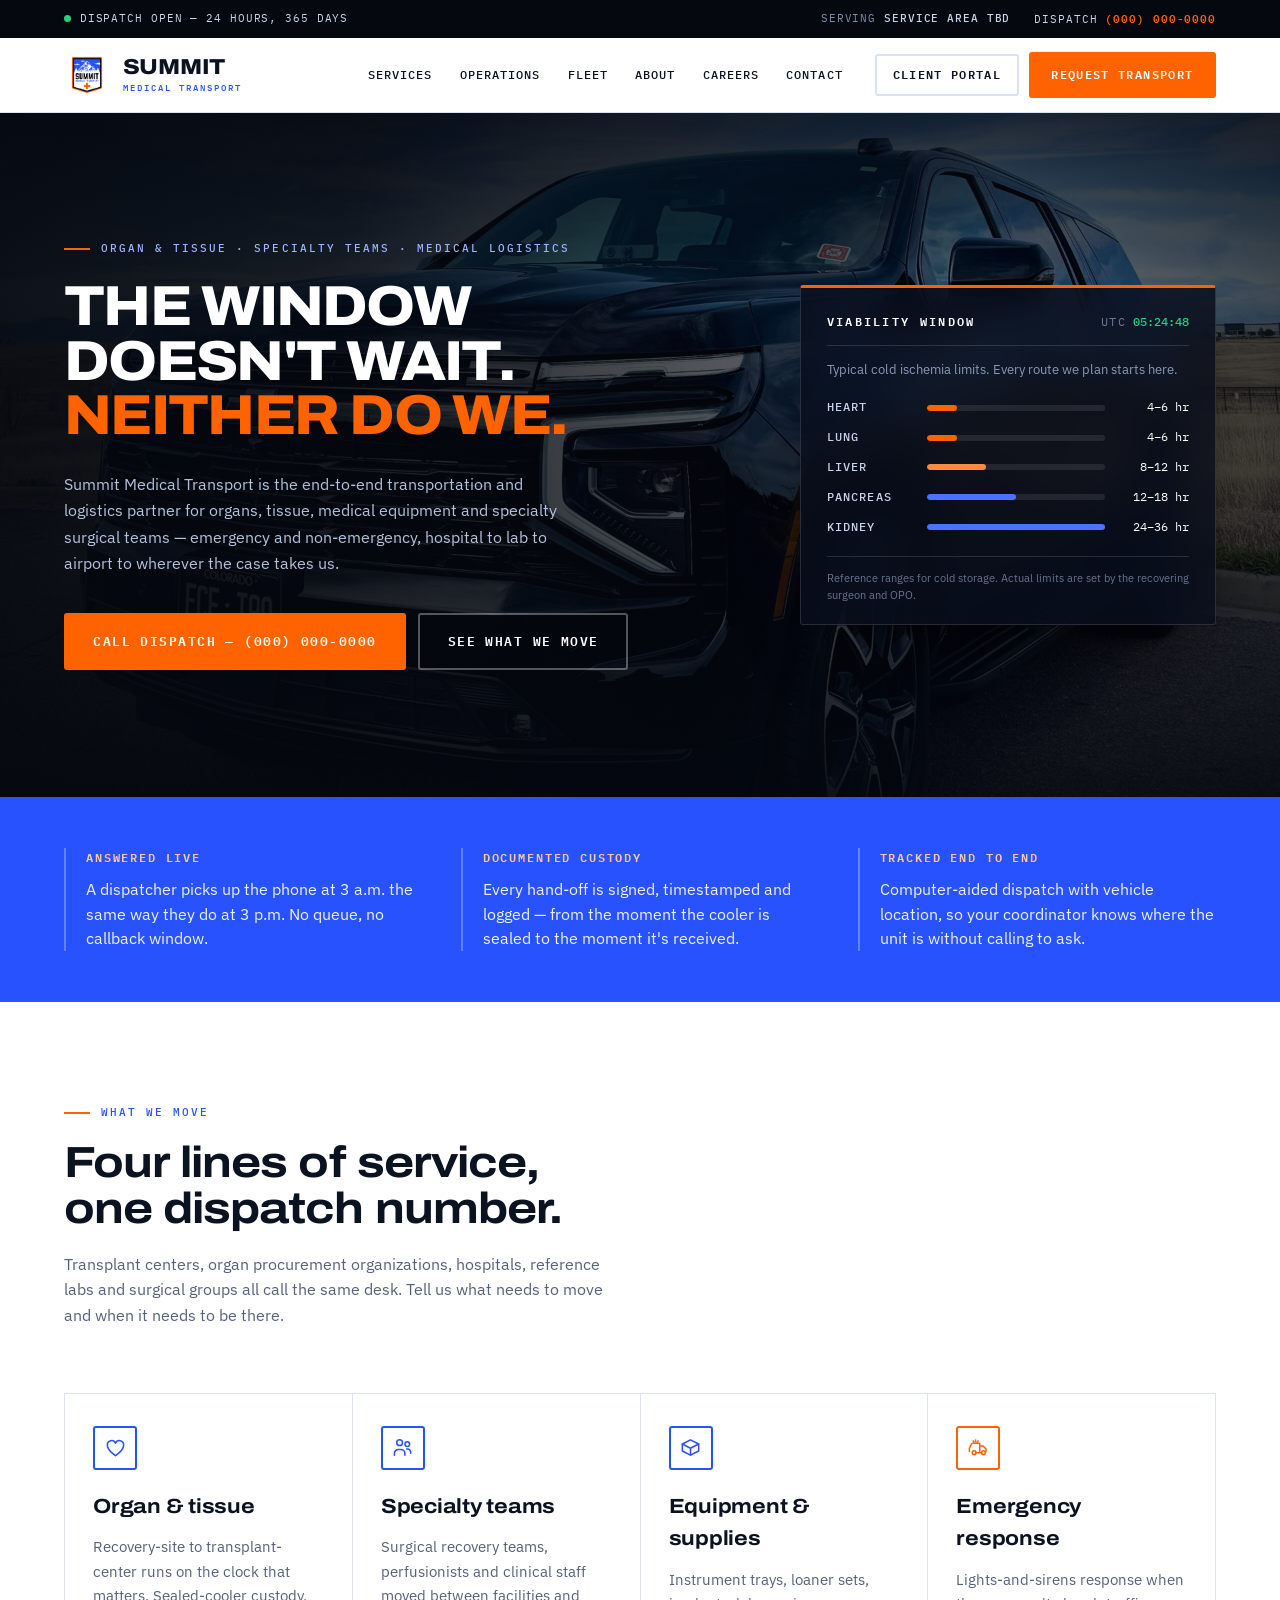
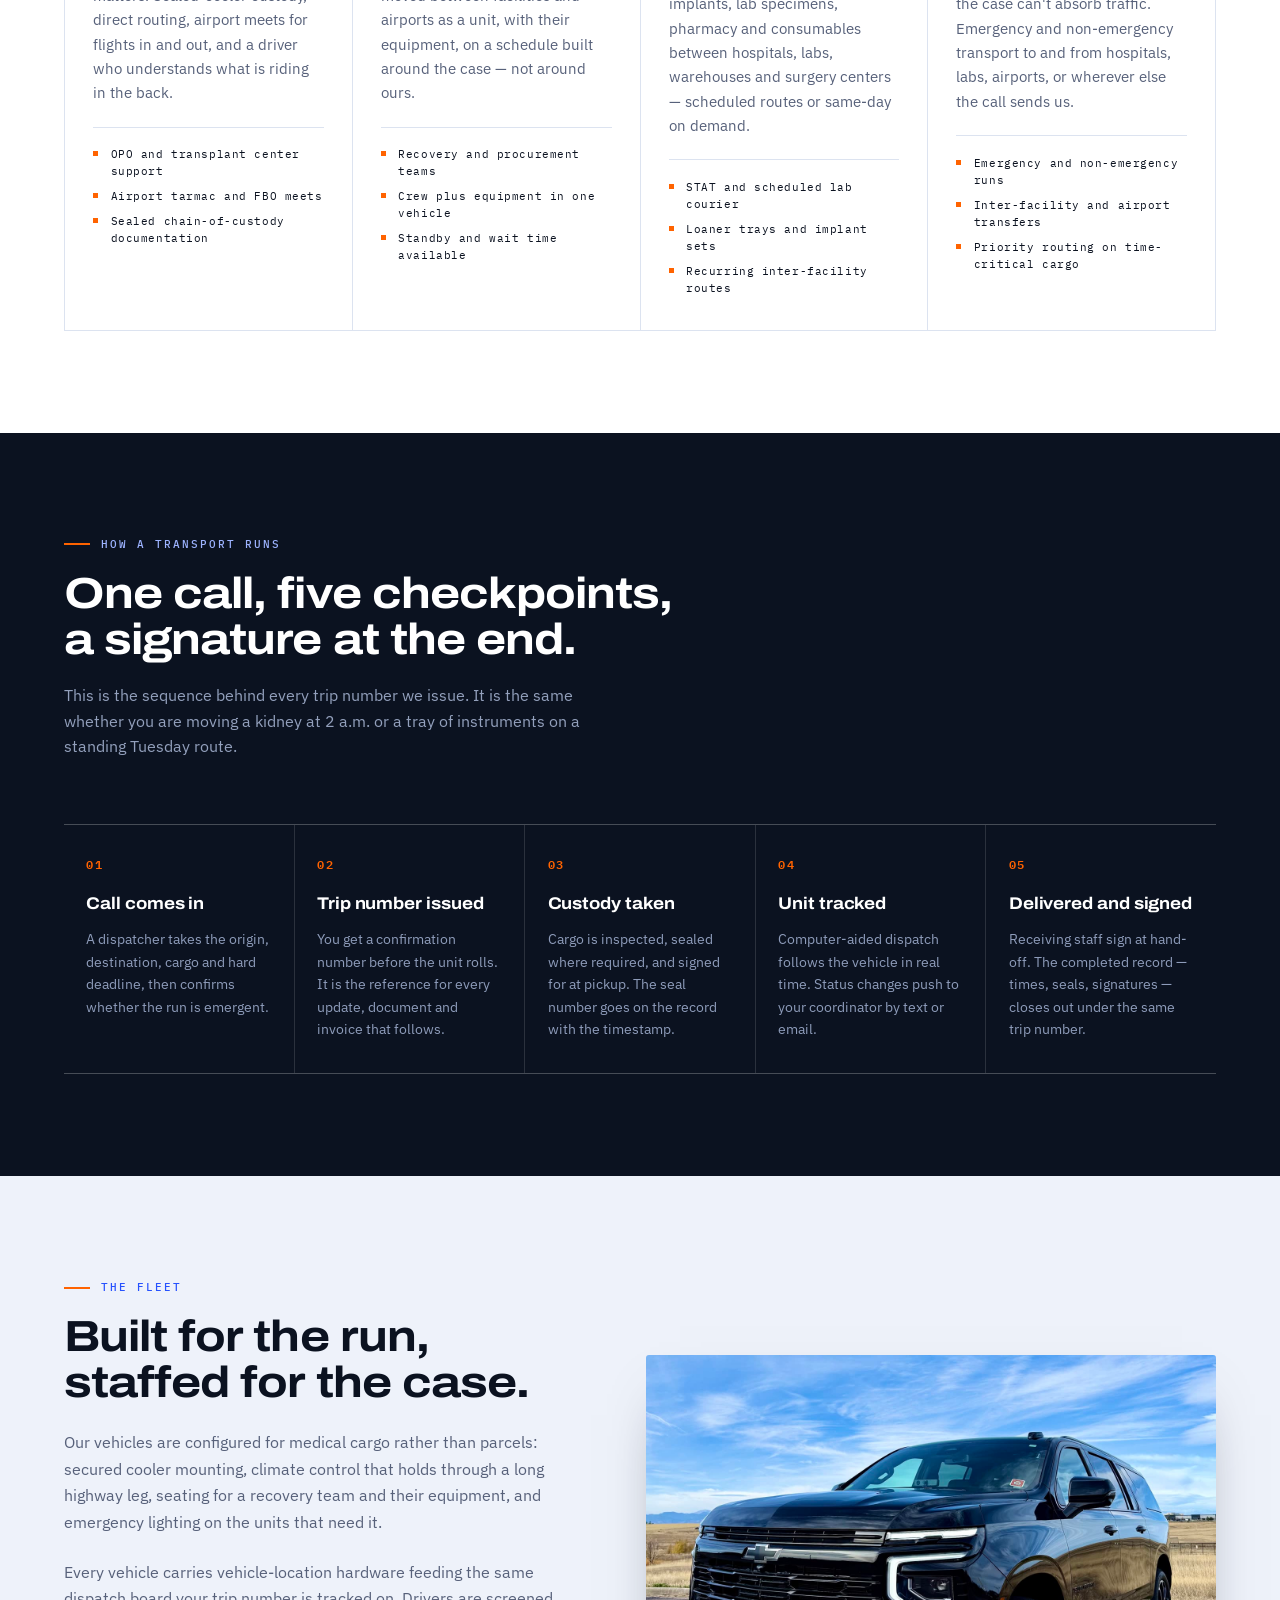
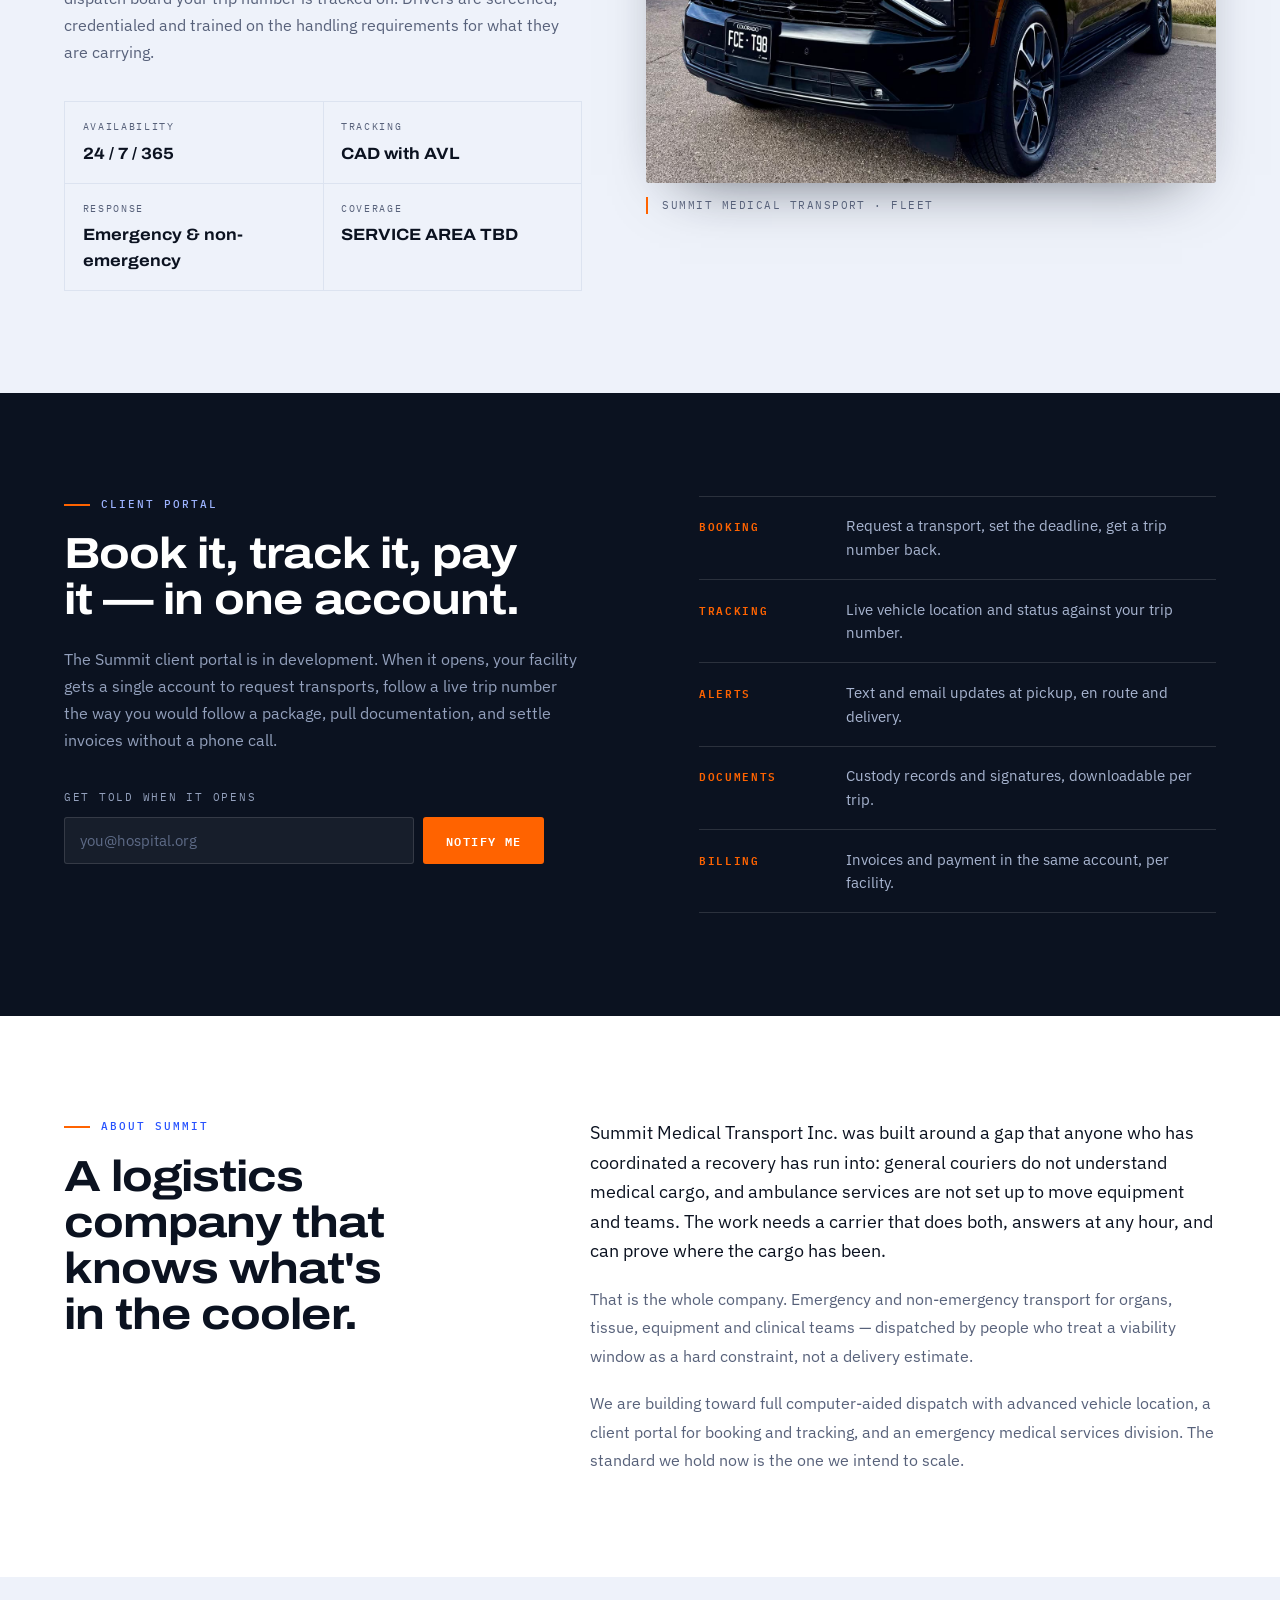
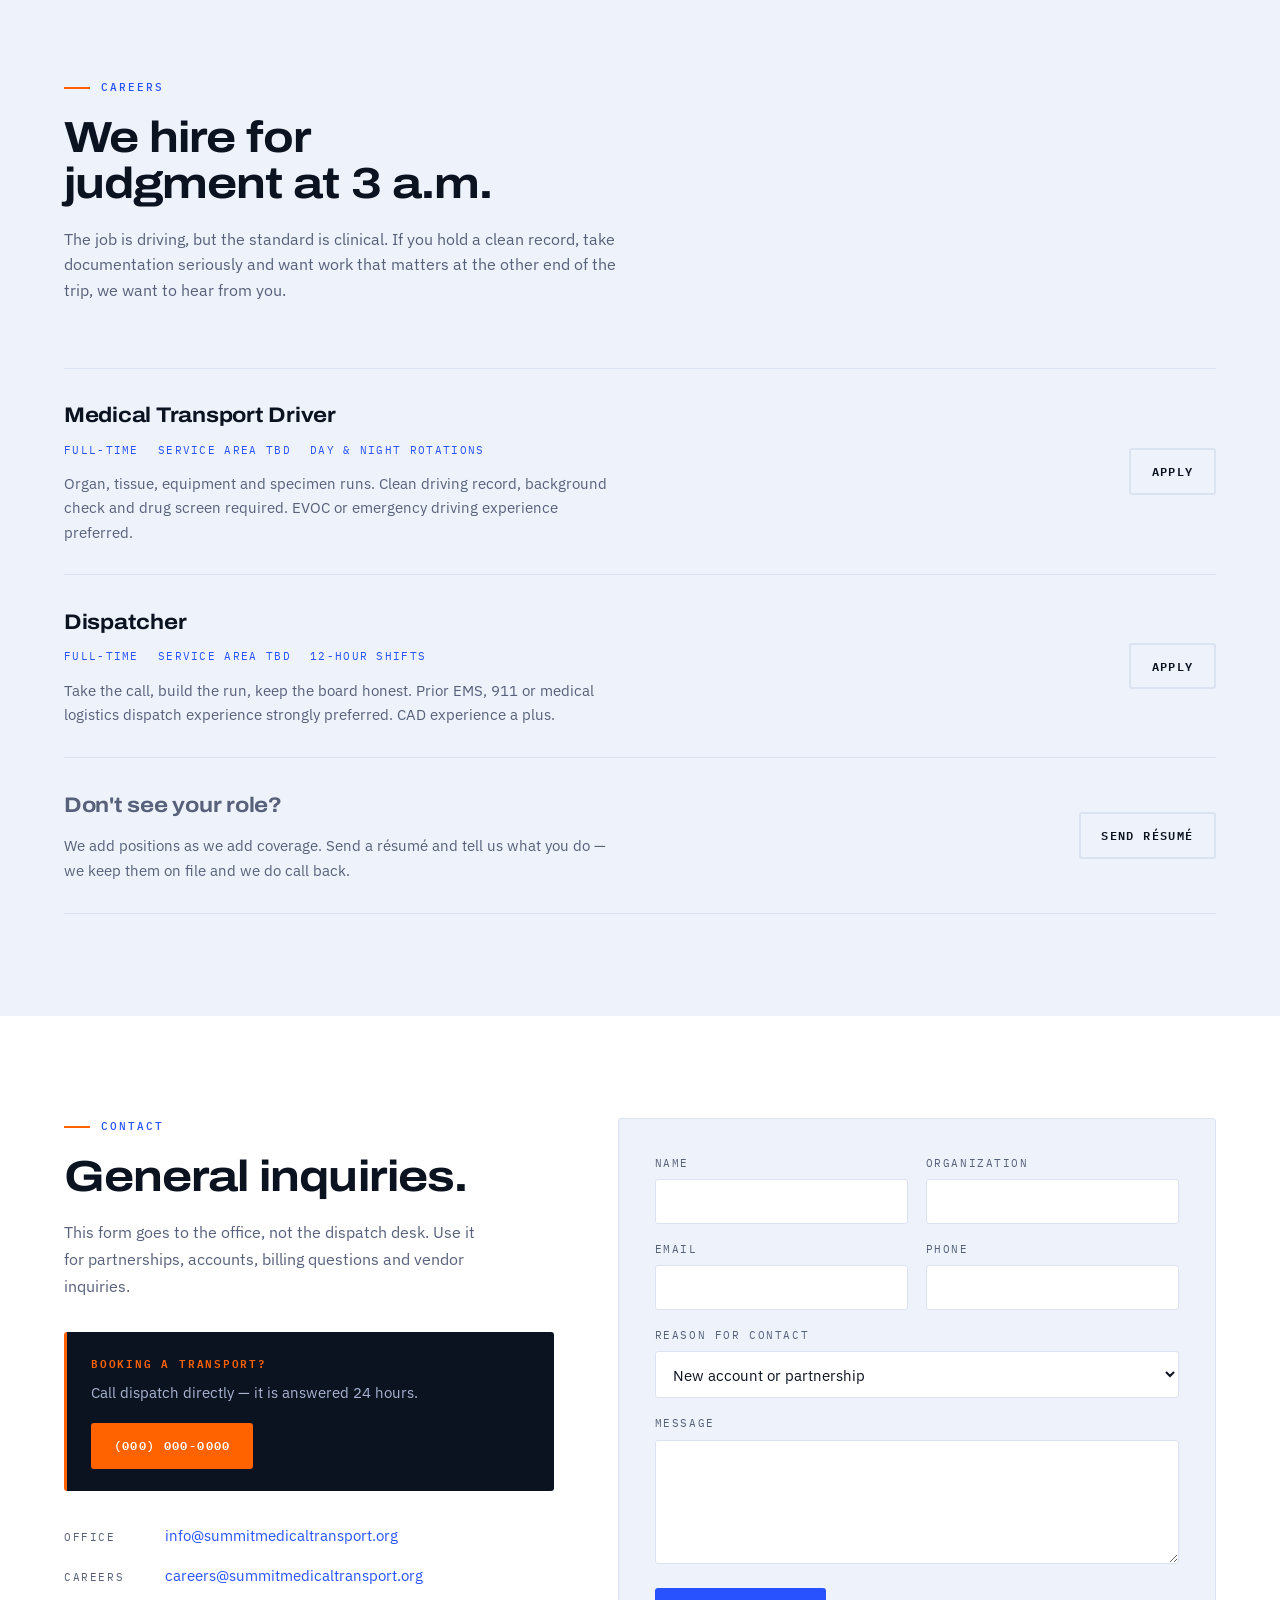
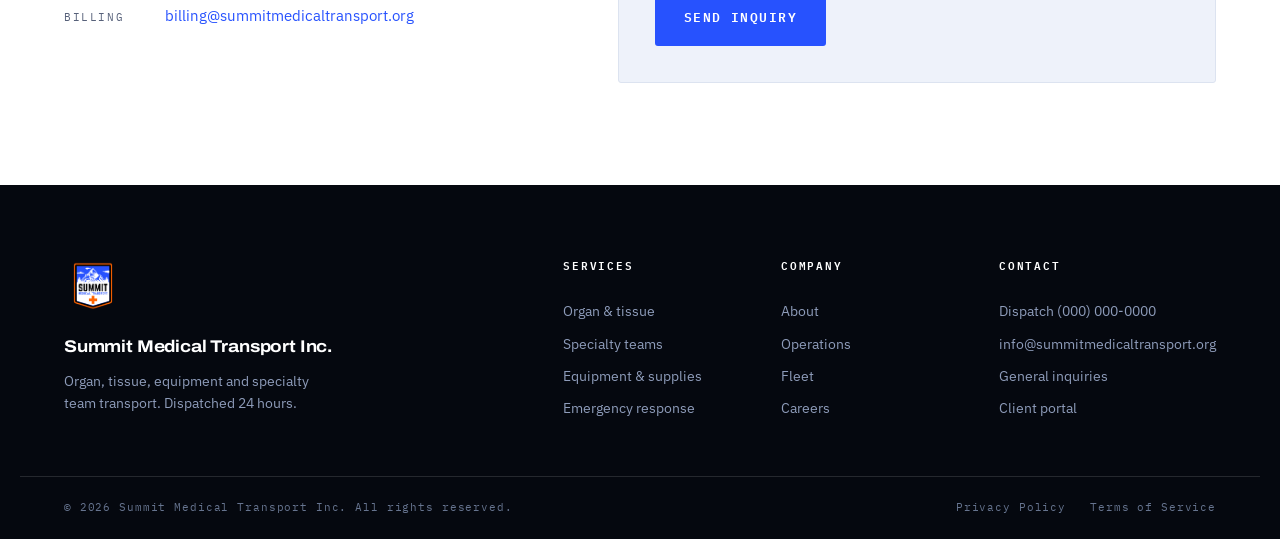
==== index.html @ a044e52d "Add Summit Medical Transport marketing site Single-page static site with privacy and terms drafts. H" ====
<!DOCTYPE html>
<html lang="en">
<head>
<meta charset="utf-8">
<meta name="viewport" content="width=device-width, initial-scale=1">
<title>Summit Medical Transport — Organ, Specialty Team &amp; Medical Logistics</title>
<meta name="description" content="Summit Medical Transport moves organs, tissue, medical equipment and specialty surgical teams between hospitals, labs and airports. Emergency and non-emergency transport, dispatched 24/7.">
<meta name="theme-color" content="#05080F">
<link rel="canonical" href="https://summitmedicaltransport.org/">

<meta property="og:type" content="website">
<meta property="og:url" content="https://summitmedicaltransport.org/">
<meta property="og:title" content="Summit Medical Transport">
<meta property="og:description" content="Organ, tissue, equipment and specialty team transport. Emergency and non-emergency. Dispatched 24/7.">
<meta property="og:image" content="https://summitmedicaltransport.org/assets/img/og-card.jpg">
<meta property="og:image:width" content="1200">
<meta property="og:image:height" content="630">
<meta name="twitter:card" content="summary_large_image">

<link rel="icon" href="assets/img/favicon.png" type="image/png">
<link rel="apple-touch-icon" href="assets/img/apple-touch-icon.png">

<link rel="preconnect" href="https://fonts.googleapis.com">
<link rel="preconnect" href="https://fonts.gstatic.com" crossorigin>
<link href="https://fonts.googleapis.com/css2?family=Archivo:wdth,wght@100..125,400..800&family=IBM+Plex+Mono:wght@400;500;600&family=IBM+Plex+Sans:wght@400;500;600&display=swap" rel="stylesheet">
<link rel="stylesheet" href="assets/css/styles.css">

<script type="application/ld+json">
{
  "@context": "https://schema.org",
  "@type": "MovingCompany",
  "name": "Summit Medical Transport Inc.",
  "url": "https://summitmedicaltransport.org/",
  "logo": "https://summitmedicaltransport.org/assets/img/summit-logo-512.png",
  "description": "End-to-end organ, medical equipment and specialty team transportation and logistics. Emergency and non-emergency medical transport.",
  "telephone": "+1-000-000-0000",
  "email": "dispatch@summitmedicaltransport.org",
  "areaServed": "SERVICE AREA TBD",
  "openingHoursSpecification": {
    "@type": "OpeningHoursSpecification",
    "dayOfWeek": ["Monday","Tuesday","Wednesday","Thursday","Friday","Saturday","Sunday"],
    "opens": "00:00",
    "closes": "23:59"
  }
}
</script>
</head>
<body>
<a class="skip" href="#main">Skip to content</a>

<!-- ══ DISPATCH BAR ══════════════════════════════════════════════════ -->
<div class="dispatchbar">
  <div class="wrap dispatchbar__in">
    <p class="dispatchbar__status"><span class="pulse" aria-hidden="true"></span>Dispatch open — 24 hours, 365 days</p>
    <p class="dispatchbar__area">Serving <strong>SERVICE AREA TBD</strong></p>
    <a class="dispatchbar__tel" href="tel:+10000000000">Dispatch <strong>(000) 000-0000</strong></a>
  </div>
</div>

<!-- ══ BANNER ════════════════════════════════════════════════════════ -->
<header class="banner" id="banner">
  <div class="wrap banner__in">
    <a class="brand" href="#top" aria-label="Summit Medical Transport, home">
      <img class="brand__mark" src="assets/img/summit-logo.png" alt="" width="1000" height="1000">
      <span class="brand__type">
        <span class="brand__name">Summit</span>
        <span class="brand__sub">Medical Transport</span>
      </span>
    </a>

    <nav class="nav" id="nav" aria-label="Primary">
      <a href="#services">Services</a>
      <a href="#operations">Operations</a>
      <a href="#fleet">Fleet</a>
      <a href="#about">About</a>
      <a href="#careers">Careers</a>
      <a href="#contact">Contact</a>
    </nav>

    <div class="banner__act">
      <a class="btn btn--ghost" href="#portal">Client Portal</a>
      <a class="btn btn--signal" href="tel:+10000000000">Request Transport</a>
    </div>

    <button class="burger" id="burger" aria-expanded="false" aria-controls="nav" aria-label="Open menu">
      <span></span><span></span><span></span>
    </button>
  </div>
</header>

<main id="main">
<span id="top"></span>

<!-- ══ HERO ══════════════════════════════════════════════════════════ -->
<section class="hero">
  <!--
    HERO MEDIA
    To swap in fleet video later, replace this <img> with:

    <video class="hero__media" autoplay muted loop playsinline poster="assets/img/fleet-hero.jpg">
      <source src="assets/video/fleet.mp4" type="video/mp4">
    </video>

    Keep the .hero__scrim div below it — it holds the text contrast.
  -->
  <img class="hero__media" src="assets/img/fleet-hero.jpg" alt="" width="1920" height="1200" fetchpriority="high">
  <div class="hero__scrim" aria-hidden="true"></div>

  <div class="wrap hero__in">
    <div class="hero__copy">
      <p class="eyebrow eyebrow--onDark">Organ &amp; tissue · Specialty teams · Medical logistics</p>
      <h1 class="hero__h1">The window<br>doesn't&nbsp;wait.<br><em>Neither&nbsp;do&nbsp;we.</em></h1>
      <p class="hero__lede">
        Summit Medical Transport is the end-to-end transportation and logistics
        partner for organs, tissue, medical equipment and specialty surgical
        teams — emergency and non-emergency, hospital to lab to airport to
        wherever the case takes us.
      </p>
      <div class="hero__cta">
        <a class="btn btn--signal btn--lg" href="tel:+10000000000">Call dispatch — (000) 000-0000</a>
        <a class="btn btn--outline btn--lg" href="#services">See what we move</a>
      </div>
    </div>

    <!-- ══ SIGNATURE: VIABILITY BOARD ══ -->
    <aside class="board" aria-labelledby="board-h">
      <header class="board__head">
        <h2 class="board__title" id="board-h">Viability window</h2>
        <p class="board__clock"><span class="board__clockLabel">UTC</span><span id="utc" class="board__clockVal">--:--:--</span></p>
      </header>
      <p class="board__note">Typical cold ischemia limits. Every route we plan starts here.</p>
      <ul class="board__list">
        <li class="board__row" style="--pct:17%; --tone:var(--signal)">
          <span class="board__organ">Heart</span>
          <span class="board__track"><i class="board__fill"></i></span>
          <span class="board__val">4–6 hr</span>
        </li>
        <li class="board__row" style="--pct:17%; --tone:var(--signal)">
          <span class="board__organ">Lung</span>
          <span class="board__track"><i class="board__fill"></i></span>
          <span class="board__val">4–6 hr</span>
        </li>
        <li class="board__row" style="--pct:33%; --tone:var(--signal-soft)">
          <span class="board__organ">Liver</span>
          <span class="board__track"><i class="board__fill"></i></span>
          <span class="board__val">8–12 hr</span>
        </li>
        <li class="board__row" style="--pct:50%; --tone:var(--summit-lift)">
          <span class="board__organ">Pancreas</span>
          <span class="board__track"><i class="board__fill"></i></span>
          <span class="board__val">12–18 hr</span>
        </li>
        <li class="board__row" style="--pct:100%; --tone:var(--summit-lift)">
          <span class="board__organ">Kidney</span>
          <span class="board__track"><i class="board__fill"></i></span>
          <span class="board__val">24–36 hr</span>
        </li>
      </ul>
      <p class="board__foot">Reference ranges for cold storage. Actual limits are set by the recovering surgeon and OPO.</p>
    </aside>
  </div>
</section>

<!-- ══ PROMISE STRIP ═════════════════════════════════════════════════ -->
<section class="strip" aria-label="How we operate">
  <div class="wrap strip__in">
    <div class="strip__item">
      <p class="strip__k">Answered live</p>
      <p class="strip__v">A dispatcher picks up the phone at 3&nbsp;a.m. the same way they do at 3&nbsp;p.m. No queue, no callback window.</p>
    </div>
    <div class="strip__item">
      <p class="strip__k">Documented custody</p>
      <p class="strip__v">Every hand-off is signed, timestamped and logged — from the moment the cooler is sealed to the moment it's received.</p>
    </div>
    <div class="strip__item">
      <p class="strip__k">Tracked end to end</p>
      <p class="strip__v">Computer-aided dispatch with vehicle location, so your coordinator knows where the unit is without calling to ask.</p>
    </div>
  </div>
</section>

<!-- ══ SERVICES ══════════════════════════════════════════════════════ -->
<section class="sec sec--paper" id="services">
  <div class="wrap">
    <header class="sechead">
      <p class="eyebrow">What we move</p>
      <h2 class="sechead__h">Four lines of service, one dispatch number.</h2>
      <p class="sechead__p">
        Transplant centers, organ procurement organizations, hospitals, reference
        labs and surgical groups all call the same desk. Tell us what needs to
        move and when it needs to be there.
      </p>
    </header>

    <div class="cards">
      <article class="card">
        <span class="card__ico" aria-hidden="true">
          <svg viewBox="0 0 24 24" fill="none" stroke="currentColor" stroke-width="1.6" stroke-linecap="round" stroke-linejoin="round">
            <path d="M12 20.5S3.5 15.2 3.5 9.4A4.4 4.4 0 0 1 12 7.6a4.4 4.4 0 0 1 8.5 1.8c0 5.8-8.5 11.1-8.5 11.1Z"/>
          </svg>
        </span>
        <h3 class="card__h">Organ &amp; tissue</h3>
        <p class="card__p">
          Recovery-site to transplant-center runs on the clock that matters.
          Sealed-cooler custody, direct routing, airport meets for flights in and
          out, and a driver who understands what is riding in the back.
        </p>
        <ul class="card__ul">
          <li>OPO and transplant center support</li>
          <li>Airport tarmac and FBO meets</li>
          <li>Sealed chain-of-custody documentation</li>
        </ul>
      </article>

      <article class="card">
        <span class="card__ico" aria-hidden="true">
          <svg viewBox="0 0 24 24" fill="none" stroke="currentColor" stroke-width="1.6" stroke-linecap="round" stroke-linejoin="round">
            <circle cx="9" cy="7" r="3"/><circle cx="17" cy="8.5" r="2.4"/>
            <path d="M3.5 20v-1.6A4.4 4.4 0 0 1 7.9 14h2.2a4.4 4.4 0 0 1 4.4 4.4V20"/>
            <path d="M16.4 13.6h.9a3.2 3.2 0 0 1 3.2 3.2V18"/>
          </svg>
        </span>
        <h3 class="card__h">Specialty teams</h3>
        <p class="card__p">
          Surgical recovery teams, perfusionists and clinical staff moved between
          facilities and airports as a unit, with their equipment, on a schedule
          built around the case — not around ours.
        </p>
        <ul class="card__ul">
          <li>Recovery and procurement teams</li>
          <li>Crew plus equipment in one vehicle</li>
          <li>Standby and wait time available</li>
        </ul>
      </article>

      <article class="card">
        <span class="card__ico" aria-hidden="true">
          <svg viewBox="0 0 24 24" fill="none" stroke="currentColor" stroke-width="1.6" stroke-linecap="round" stroke-linejoin="round">
            <path d="M3.5 8.4 12 4l8.5 4.4v7.2L12 20l-8.5-4.4Z"/>
            <path d="M3.5 8.4 12 12.8l8.5-4.4M12 12.8V20"/>
          </svg>
        </span>
        <h3 class="card__h">Equipment &amp; supplies</h3>
        <p class="card__p">
          Instrument trays, loaner sets, implants, lab specimens, pharmacy and
          consumables between hospitals, labs, warehouses and surgery centers —
          scheduled routes or same-day on demand.
        </p>
        <ul class="card__ul">
          <li>STAT and scheduled lab courier</li>
          <li>Loaner trays and implant sets</li>
          <li>Recurring inter-facility routes</li>
        </ul>
      </article>

      <article class="card card--signal">
        <span class="card__ico" aria-hidden="true">
          <svg viewBox="0 0 24 24" fill="none" stroke="currentColor" stroke-width="1.6" stroke-linecap="round" stroke-linejoin="round">
            <path d="M2.5 16.2v-3.4l1.9-4.1A2 2 0 0 1 6.2 7.5h7.1v8.7"/>
            <path d="M13.3 10.4h3.6l2.9 3.1v2.7"/>
            <circle cx="7.4" cy="17.4" r="1.9"/><circle cx="17.2" cy="17.4" r="1.9"/>
            <path d="M9.3 17.4h5.9M9 4.3v1.6M6.4 5.1l.8 1.4M11.6 5.1l-.8 1.4"/>
          </svg>
        </span>
        <h3 class="card__h">Emergency response</h3>
        <p class="card__p">
          Lights-and-sirens response when the case can't absorb traffic. Emergency
          and non-emergency transport to and from hospitals, labs, airports, or
          wherever else the call sends us.
        </p>
        <ul class="card__ul">
          <li>Emergency and non-emergency runs</li>
          <li>Inter-facility and airport transfers</li>
          <li>Priority routing on time-critical cargo</li>
        </ul>
      </article>
    </div>
  </div>
</section>

<!-- ══ OPERATIONS ════════════════════════════════════════════════════ -->
<section class="sec sec--ink" id="operations">
  <div class="wrap">
    <header class="sechead sechead--onDark">
      <p class="eyebrow eyebrow--onDark">How a transport runs</p>
      <h2 class="sechead__h">One call, five checkpoints, a signature at the end.</h2>
      <p class="sechead__p">
        This is the sequence behind every trip number we issue. It is the same
        whether you are moving a kidney at 2&nbsp;a.m. or a tray of instruments on
        a standing Tuesday route.
      </p>
    </header>

    <ol class="steps">
      <li class="step">
        <p class="step__n">01</p>
        <h3 class="step__h">Call comes in</h3>
        <p class="step__p">A dispatcher takes the origin, destination, cargo and hard deadline, then confirms whether the run is emergent.</p>
      </li>
      <li class="step">
        <p class="step__n">02</p>
        <h3 class="step__h">Trip number issued</h3>
        <p class="step__p">You get a confirmation number before the unit rolls. It is the reference for every update, document and invoice that follows.</p>
      </li>
      <li class="step">
        <p class="step__n">03</p>
        <h3 class="step__h">Custody taken</h3>
        <p class="step__p">Cargo is inspected, sealed where required, and signed for at pickup. The seal number goes on the record with the timestamp.</p>
      </li>
      <li class="step">
        <p class="step__n">04</p>
        <h3 class="step__h">Unit tracked</h3>
        <p class="step__p">Computer-aided dispatch follows the vehicle in real time. Status changes push to your coordinator by text or email.</p>
      </li>
      <li class="step">
        <p class="step__n">05</p>
        <h3 class="step__h">Delivered and signed</h3>
        <p class="step__p">Receiving staff sign at hand-off. The completed record — times, seals, signatures — closes out under the same trip number.</p>
      </li>
    </ol>
  </div>
</section>

<!-- ══ FLEET ═════════════════════════════════════════════════════════ -->
<section class="sec sec--frost" id="fleet">
  <div class="wrap fleet__grid">
    <div class="fleet__copy">
      <p class="eyebrow">The fleet</p>
      <h2 class="sechead__h">Built for the run, staffed for the case.</h2>
      <p class="fleet__p">
        Our vehicles are configured for medical cargo rather than parcels:
        secured cooler mounting, climate control that holds through a long
        highway leg, seating for a recovery team and their equipment, and
        emergency lighting on the units that need it.
      </p>
      <p class="fleet__p">
        Every vehicle carries vehicle-location hardware feeding the same dispatch
        board your trip number is tracked on. Drivers are screened, credentialed
        and trained on the handling requirements for what they are carrying.
      </p>
      <dl class="fleet__specs">
        <div><dt>Availability</dt><dd>24 / 7 / 365</dd></div>
        <div><dt>Tracking</dt><dd>CAD with AVL</dd></div>
        <div><dt>Response</dt><dd>Emergency &amp; non-emergency</dd></div>
        <div><dt>Coverage</dt><dd>SERVICE AREA TBD</dd></div>
      </dl>
    </div>

    <figure class="fleet__shot">
      <img class="shot__img" src="assets/img/fleet-01.jpg" alt="A Summit Medical Transport Chevrolet Suburban parked on open ground with the Front Range in the distance" width="1440" height="1080" loading="lazy">
      <figcaption class="shot__cap">Summit Medical Transport · fleet</figcaption>
    </figure>
  </div>
</section>

<!-- ══ PORTAL ════════════════════════════════════════════════════════ -->
<section class="sec sec--ink" id="portal">
  <div class="wrap portal__grid">
    <div class="portal__copy">
      <p class="eyebrow eyebrow--onDark">Client portal</p>
      <h2 class="sechead__h">Book it, track it, pay it — in one account.</h2>
      <p class="portal__p">
        The Summit client portal is in development. When it opens, your facility
        gets a single account to request transports, follow a live trip number
        the way you would follow a package, pull documentation, and settle
        invoices without a phone call.
      </p>
      <form class="portal__form" id="portal-form" novalidate>
        <label class="portal__label" for="portal-email">Get told when it opens</label>
        <div class="portal__row">
          <input class="portal__input" id="portal-email" name="email" type="email" autocomplete="email" placeholder="you@hospital.org" required>
          <button class="btn btn--signal" type="submit">Notify me</button>
        </div>
        <p class="portal__msg" id="portal-msg" role="status"></p>
      </form>
    </div>

    <ul class="portal__list">
      <li class="portal__item"><span class="portal__tag">Booking</span>Request a transport, set the deadline, get a trip number back.</li>
      <li class="portal__item"><span class="portal__tag">Tracking</span>Live vehicle location and status against your trip number.</li>
      <li class="portal__item"><span class="portal__tag">Alerts</span>Text and email updates at pickup, en route and delivery.</li>
      <li class="portal__item"><span class="portal__tag">Documents</span>Custody records and signatures, downloadable per trip.</li>
      <li class="portal__item"><span class="portal__tag">Billing</span>Invoices and payment in the same account, per facility.</li>
    </ul>
  </div>
</section>

<!-- ══ ABOUT ═════════════════════════════════════════════════════════ -->
<section class="sec sec--paper" id="about">
  <div class="wrap about__grid">
    <div class="about__lead">
      <p class="eyebrow">About Summit</p>
      <h2 class="sechead__h">A logistics company that knows what's in the cooler.</h2>
    </div>
    <div class="about__body">
      <p>
        Summit Medical Transport Inc. was built around a gap that anyone who has
        coordinated a recovery has run into: general couriers do not understand
        medical cargo, and ambulance services are not set up to move equipment
        and teams. The work needs a carrier that does both, answers at any hour,
        and can prove where the cargo has been.
      </p>
      <p>
        That is the whole company. Emergency and non-emergency transport for
        organs, tissue, equipment and clinical teams — dispatched by people who
        treat a viability window as a hard constraint, not a delivery estimate.
      </p>
      <p>
        We are building toward full computer-aided dispatch with advanced vehicle
        location, a client portal for booking and tracking, and an emergency
        medical services division. The standard we hold now is the one we intend
        to scale.
      </p>
    </div>
  </div>
</section>

<!-- ══ CAREERS ═══════════════════════════════════════════════════════ -->
<section class="sec sec--frost" id="careers">
  <div class="wrap">
    <header class="sechead">
      <p class="eyebrow">Careers</p>
      <h2 class="sechead__h">We hire for judgment at 3 a.m.</h2>
      <p class="sechead__p">
        The job is driving, but the standard is clinical. If you hold a clean
        record, take documentation seriously and want work that matters at the
        other end of the trip, we want to hear from you.
      </p>
    </header>

    <ul class="jobs">
      <li class="job">
        <div class="job__main">
          <h3 class="job__h">Medical Transport Driver</h3>
          <p class="job__meta"><span>Full-time</span><span>SERVICE AREA TBD</span><span>Day &amp; night rotations</span></p>
          <p class="job__p">Organ, tissue, equipment and specimen runs. Clean driving record, background check and drug screen required. EVOC or emergency driving experience preferred.</p>
        </div>
        <a class="btn btn--outlineDark" href="mailto:careers@summitmedicaltransport.org?subject=Medical%20Transport%20Driver">Apply</a>
      </li>
      <li class="job">
        <div class="job__main">
          <h3 class="job__h">Dispatcher</h3>
          <p class="job__meta"><span>Full-time</span><span>SERVICE AREA TBD</span><span>12-hour shifts</span></p>
          <p class="job__p">Take the call, build the run, keep the board honest. Prior EMS, 911 or medical logistics dispatch experience strongly preferred. CAD experience a plus.</p>
        </div>
        <a class="btn btn--outlineDark" href="mailto:careers@summitmedicaltransport.org?subject=Dispatcher">Apply</a>
      </li>
      <li class="job job--open">
        <div class="job__main">
          <h3 class="job__h">Don't see your role?</h3>
          <p class="job__p">We add positions as we add coverage. Send a résumé and tell us what you do — we keep them on file and we do call back.</p>
        </div>
        <a class="btn btn--outlineDark" href="mailto:careers@summitmedicaltransport.org?subject=General%20application">Send résumé</a>
      </li>
    </ul>
  </div>
</section>

<!-- ══ CONTACT ═══════════════════════════════════════════════════════ -->
<section class="sec sec--paper" id="contact">
  <div class="wrap contact__grid">
    <div class="contact__copy">
      <p class="eyebrow">Contact</p>
      <h2 class="sechead__h">General inquiries.</h2>
      <p class="contact__p">
        This form goes to the office, not the dispatch desk. Use it for
        partnerships, accounts, billing questions and vendor inquiries.
      </p>
      <div class="contact__urgent">
        <p class="contact__urgentK">Booking a transport?</p>
        <p class="contact__urgentV">Call dispatch directly — it is answered 24 hours.</p>
        <a class="btn btn--signal" href="tel:+10000000000">(000) 000-0000</a>
      </div>
      <dl class="contact__meta">
        <div><dt>Office</dt><dd><a href="mailto:info@summitmedicaltransport.org">info@summitmedicaltransport.org</a></dd></div>
        <div><dt>Careers</dt><dd><a href="mailto:careers@summitmedicaltransport.org">careers@summitmedicaltransport.org</a></dd></div>
        <div><dt>Billing</dt><dd><a href="mailto:billing@summitmedicaltransport.org">billing@summitmedicaltransport.org</a></dd></div>
      </dl>
    </div>

    <!--
      FORM ENDPOINT
      This form does not send anywhere yet. Set the action attribute to your
      handler (Formspree, Basin, your own API, etc.) and delete the
      data-demo attribute to turn off the local-only confirmation.
    -->
    <form class="cform" id="contact-form" method="post" action="" data-demo novalidate>
      <div class="cform__grid">
        <p class="field">
          <label for="cf-name">Name</label>
          <input id="cf-name" name="name" type="text" autocomplete="name" required>
        </p>
        <p class="field">
          <label for="cf-org">Organization</label>
          <input id="cf-org" name="organization" type="text" autocomplete="organization">
        </p>
        <p class="field">
          <label for="cf-email">Email</label>
          <input id="cf-email" name="email" type="email" autocomplete="email" required>
        </p>
        <p class="field">
          <label for="cf-phone">Phone</label>
          <input id="cf-phone" name="phone" type="tel" autocomplete="tel">
        </p>
        <p class="field field--full">
          <label for="cf-topic">Reason for contact</label>
          <select id="cf-topic" name="topic">
            <option>New account or partnership</option>
            <option>Billing or invoicing</option>
            <option>Vendor inquiry</option>
            <option>Media</option>
            <option>Something else</option>
          </select>
        </p>
        <p class="field field--full">
          <label for="cf-msg">Message</label>
          <textarea id="cf-msg" name="message" rows="5" required></textarea>
        </p>
      </div>
      <div class="cform__foot">
        <button class="btn btn--summit btn--lg" type="submit">Send inquiry</button>
        <p class="cform__msg" id="cform-msg" role="status"></p>
      </div>
    </form>
  </div>
</section>
</main>

<!-- ══ FOOTER ════════════════════════════════════════════════════════ -->
<footer class="foot">
  <div class="wrap foot__in">
    <div class="foot__brand">
      <img class="foot__mark" src="assets/img/summit-logo.png" alt="" width="1000" height="1000">
      <p class="foot__legal">Summit Medical Transport Inc.</p>
      <p class="foot__tag">Organ, tissue, equipment and specialty team transport. Dispatched 24 hours.</p>
    </div>

    <nav class="foot__nav" aria-label="Footer">
      <div class="foot__col">
        <h2 class="foot__h">Services</h2>
        <a href="#services">Organ &amp; tissue</a>
        <a href="#services">Specialty teams</a>
        <a href="#services">Equipment &amp; supplies</a>
        <a href="#services">Emergency response</a>
      </div>
      <div class="foot__col">
        <h2 class="foot__h">Company</h2>
        <a href="#about">About</a>
        <a href="#operations">Operations</a>
        <a href="#fleet">Fleet</a>
        <a href="#careers">Careers</a>
      </div>
      <div class="foot__col">
        <h2 class="foot__h">Contact</h2>
        <a href="tel:+10000000000">Dispatch (000) 000-0000</a>
        <a href="mailto:info@summitmedicaltransport.org">info@summitmedicaltransport.org</a>
        <a href="#contact">General inquiries</a>
        <a href="#portal">Client portal</a>
      </div>
    </nav>
  </div>

  <div class="wrap foot__base">
    <p class="foot__copy">© <span id="yr">2026</span> Summit Medical Transport Inc. All rights reserved.</p>
    <p class="foot__links">
      <a href="privacy.html">Privacy Policy</a>
      <a href="terms.html">Terms of Service</a>
    </p>
  </div>
</footer>

<script src="assets/js/main.js" defer></script>
</body>
</html>
---- assets/css/styles.css ----
/* ═══════════════════════════════════════════════════════════════════
   SUMMIT MEDICAL TRANSPORT
   Direction: "Cold Chain" — alpine night, clinical frost, dispatch data.
   Display: Archivo (expanded)  ·  Body: IBM Plex Sans  ·  Data: IBM Plex Mono
   ═══════════════════════════════════════════════════════════════════ */

:root{
  /* ── color ── */
  --night:        #05080F;
  --ink:          #0B1220;
  --ink-lift:     #131E36;
  --summit:       #2752FE;
  --summit-lift:  #4A72FF;
  --signal:       #FF6300;
  --signal-soft:  #FF8A3D;
  --frost:        #EEF2FA;
  --paper:        #FFFFFF;
  --slate:        #57617A;
  --line:         #DCE3F0;
  --line-dark:    rgba(255,255,255,.13);

  /* ── type ── */
  --display: 'Archivo', 'Helvetica Neue', Arial, sans-serif;
  --body:    'IBM Plex Sans', -apple-system, BlinkMacSystemFont, 'Segoe UI', sans-serif;
  --mono:    'IBM Plex Mono', ui-monospace, 'SF Mono', Menlo, monospace;

  /* ── metrics ── */
  --wrap: 1240px;
  --gut: clamp(1.25rem, 4vw, 2.75rem);
  --banner-h: 74px;
  --r: 3px;
}

*,*::before,*::after{ box-sizing:border-box; }

html{ -webkit-text-size-adjust:100%; scroll-behavior:smooth; scroll-padding-top:calc(var(--banner-h) + 16px); }

body{
  margin:0;
  background:var(--paper);
  color:var(--ink);
  font-family:var(--body);
  font-size:1rem;
  line-height:1.6;
  -webkit-font-smoothing:antialiased;
  overflow-x:hidden;
}

/* height:auto so the HTML width/height attributes don't beat aspect-ratio */
img,svg,video{ display:block; max-width:100%; height:auto; }
h1,h2,h3{ margin:0; }
p{ margin:0; }
ul,ol,dl,dd{ margin:0; padding:0; }
li{ list-style:none; }
a{ color:inherit; }

::selection{ background:var(--signal); color:#fff; }

:focus-visible{ outline:3px solid var(--signal); outline-offset:3px; }

.skip{
  position:absolute; left:-9999px; top:0; z-index:200;
  background:var(--signal); color:#fff; padding:.75rem 1.25rem;
  font-family:var(--mono); font-size:.8rem; text-decoration:none;
}
.skip:focus{ left:0; }

.wrap{ width:100%; max-width:var(--wrap); margin-inline:auto; padding-inline:var(--gut); }

/* ═══ TYPE PRIMITIVES ══════════════════════════════════════════════ */

.eyebrow{
  font-family:var(--mono);
  font-size:.7rem; font-weight:500;
  letter-spacing:.18em; text-transform:uppercase;
  color:var(--summit);
  display:flex; align-items:center; gap:.7rem;
}
.eyebrow::before{
  content:""; width:26px; height:2px; background:var(--signal); flex:none;
}
.eyebrow--onDark{ color:#9DB3FF; }

.sechead{ max-width:62ch; margin-bottom:clamp(2.5rem,5vw,4rem); }
.sechead__h{
  font-family:var(--display);
  font-variation-settings:'wdth' 116;
  font-weight:700;
  font-size:clamp(1.85rem,3.4vw,3rem);
  line-height:1.06;
  letter-spacing:-.022em;
  margin-top:1.1rem;
  text-wrap:balance;
}
.sechead__p{
  margin-top:1.25rem;
  font-size:clamp(1rem,1.15vw,1.1rem);
  color:var(--slate);
  max-width:56ch;
}
.sechead--onDark .sechead__p{ color:#93A0BC; }

/* ═══ BUTTONS ══════════════════════════════════════════════════════ */

.btn{
  display:inline-flex; align-items:center; justify-content:center;
  gap:.5rem;
  padding:.72rem 1.3rem;
  border:2px solid transparent; border-radius:var(--r);
  font-family:var(--mono); font-size:.76rem; font-weight:600;
  letter-spacing:.11em; text-transform:uppercase; text-decoration:none;
  white-space:nowrap; cursor:pointer;
  transition:background-color .18s ease, color .18s ease, border-color .18s ease, transform .18s ease;
}
.btn:hover{ transform:translateY(-2px); }
.btn:active{ transform:translateY(0); }
.btn--lg{ padding:1rem 1.7rem; font-size:.82rem; }

.btn--signal{ background:var(--signal); color:#fff; border-color:var(--signal); }
.btn--signal:hover{ background:#E85A00; border-color:#E85A00; }

.btn--summit{ background:var(--summit); color:#fff; border-color:var(--summit); }
.btn--summit:hover{ background:#1B3FD8; border-color:#1B3FD8; }

.btn--outline{ color:#fff; border-color:rgba(255,255,255,.32); background:transparent; }
.btn--outline:hover{ border-color:#fff; background:rgba(255,255,255,.07); }

.btn--outlineDark{ color:var(--ink); border-color:var(--line); background:transparent; }
.btn--outlineDark:hover{ border-color:var(--summit); color:var(--summit); }

.btn--ghost{ color:var(--ink); border-color:var(--line); background:transparent; padding:.6rem 1rem; }
.btn--ghost:hover{ border-color:var(--summit); color:var(--summit); }

/* ═══ DISPATCH BAR ═════════════════════════════════════════════════ */

.dispatchbar{ background:var(--night); color:#C9D4EA; }
.dispatchbar__in{
  display:flex; align-items:center; gap:1.5rem;
  min-height:38px;
  font-family:var(--mono); font-size:.7rem; letter-spacing:.08em;
  text-transform:uppercase;
}
.dispatchbar__status{ display:flex; align-items:center; gap:.55rem; }
.dispatchbar__area{ margin-left:auto; color:#7E8CAB; }
.dispatchbar__area strong{ color:#C9D4EA; font-weight:500; }
.dispatchbar__tel{ text-decoration:none; color:#C9D4EA; transition:color .18s ease; }
.dispatchbar__tel:hover{ color:var(--signal); }
.dispatchbar__tel strong{ color:var(--signal); font-weight:600; }

.pulse{
  width:7px; height:7px; border-radius:50%; background:#26D07C; flex:none;
  box-shadow:0 0 0 0 rgba(38,208,124,.65);
  animation:pulse 2.4s ease-out infinite;
}
@keyframes pulse{
  0%{ box-shadow:0 0 0 0 rgba(38,208,124,.6); }
  70%{ box-shadow:0 0 0 7px rgba(38,208,124,0); }
  100%{ box-shadow:0 0 0 0 rgba(38,208,124,0); }
}

/* ═══ BANNER ═══════════════════════════════════════════════════════ */

.banner{
  position:sticky; top:0; z-index:100;
  background:rgba(255,255,255,.94);
  backdrop-filter:saturate(180%) blur(14px);
  border-bottom:1px solid var(--line);
}
.banner__in{
  display:flex; align-items:center; gap:2rem;
  min-height:var(--banner-h);
}

.brand{ display:flex; align-items:center; gap:.8rem; text-decoration:none; flex:none; }
.brand__mark{ width:46px; height:46px; object-fit:contain; }
.brand__type{ display:flex; flex-direction:column; line-height:1; }
.brand__name{
  font-family:var(--display); font-variation-settings:'wdth' 112;
  font-weight:800; font-size:1.35rem; letter-spacing:-.015em;
  text-transform:uppercase;
}
.brand__sub{
  font-family:var(--mono); font-size:.58rem; font-weight:500;
  letter-spacing:.22em; text-transform:uppercase;
  color:var(--summit); margin-top:.28rem;
}

.nav{ display:flex; align-items:center; gap:1.7rem; margin-left:auto; }
.nav a{
  font-family:var(--mono); font-size:.74rem; font-weight:500;
  letter-spacing:.09em; text-transform:uppercase;
  text-decoration:none; color:var(--ink);
  padding:.4rem 0; position:relative;
  transition:color .18s ease;
}
.nav a::after{
  content:""; position:absolute; left:0; bottom:0; width:0; height:2px;
  background:var(--signal); transition:width .22s ease;
}
.nav a:hover{ color:var(--summit); }
.nav a:hover::after{ width:100%; }

.banner__act{ display:flex; align-items:center; gap:.6rem; flex:none; }

.burger{
  display:none;
  width:44px; height:44px; margin-left:auto;
  background:none; border:1px solid var(--line); border-radius:var(--r);
  cursor:pointer; padding:0;
  flex-direction:column; align-items:center; justify-content:center; gap:5px;
}
.burger span{ width:19px; height:2px; background:var(--ink); transition:transform .22s ease, opacity .22s ease; }
.burger[aria-expanded="true"] span:nth-child(1){ transform:translateY(7px) rotate(45deg); }
.burger[aria-expanded="true"] span:nth-child(2){ opacity:0; }
.burger[aria-expanded="true"] span:nth-child(3){ transform:translateY(-7px) rotate(-45deg); }

/* ═══ HERO ═════════════════════════════════════════════════════════ */

.hero{
  position:relative;
  background:var(--night);
  color:#fff;
  overflow:hidden;
  isolation:isolate;
}
.hero__media{
  position:absolute; inset:0; z-index:-2;
  width:100%; height:100%;
  object-fit:cover; object-position:50% 20%;
}
.hero__scrim{
  position:absolute; inset:0; z-index:-1;
  background:
    linear-gradient(97deg, rgba(4,7,14,.95) 0%, rgba(4,7,14,.88) 26%, rgba(4,7,14,.62) 52%, rgba(4,7,14,.44) 74%, rgba(4,7,14,.7) 100%),
    linear-gradient(to bottom, rgba(4,7,14,.72) 0%, rgba(4,7,14,.18) 26%, rgba(4,7,14,.3) 62%, rgba(4,7,14,.86) 100%);
}

.hero__in{
  display:grid;
  grid-template-columns:minmax(0,1fr) minmax(0,26rem);
  gap:clamp(2rem,5vw,4rem);
  align-items:center;
  padding-block:clamp(3.5rem,7vw,6rem);
  min-height:clamp(540px,76vh,800px);
}
.hero__copy{ min-width:0; }

.hero__h1{
  font-family:var(--display);
  font-variation-settings:'wdth' 108;
  font-weight:800;
  font-size:clamp(2.4rem,4.4vw,3.85rem);
  line-height:.97;
  letter-spacing:-.03em;
  text-transform:uppercase;
  margin-top:1.4rem;
}
.hero__h1 em{
  font-style:normal;
  color:var(--signal);
}
.hero__lede{
  margin-top:1.7rem;
  max-width:50ch;
  font-size:clamp(1.02rem,1.25vw,1.16rem);
  line-height:1.62;
  color:#B4C1DC;
}
.hero__cta{ display:flex; flex-wrap:wrap; gap:.8rem; margin-top:2.3rem; }

/* ─── signature: viability board ─── */

.board{
  background:rgba(9,14,28,.82);
  backdrop-filter:blur(18px) saturate(150%);
  border:1px solid var(--line-dark);
  border-top:3px solid var(--signal);
  border-radius:var(--r);
  padding:1.5rem 1.6rem 1.35rem;
  box-shadow:0 30px 70px -30px rgba(0,0,0,.85);
}
.board__head{
  display:flex; align-items:baseline; justify-content:space-between; gap:1rem;
  padding-bottom:.85rem; border-bottom:1px solid var(--line-dark);
}
.board__title{
  font-family:var(--mono); font-size:.76rem; font-weight:600;
  letter-spacing:.19em; text-transform:uppercase; color:#fff;
}
.board__clock{ font-family:var(--mono); font-size:.72rem; display:flex; gap:.45rem; align-items:baseline; }
.board__clockLabel{ color:#6B7A9B; letter-spacing:.12em; }
.board__clockVal{ color:#26D07C; font-weight:500; font-variant-numeric:tabular-nums; }

.board__note{
  margin-top:.9rem;
  font-size:.83rem; line-height:1.5; color:#8B99B8;
}

.board__list{ margin-top:1.15rem; display:flex; flex-direction:column; gap:.72rem; }
.board__row{
  display:grid;
  grid-template-columns:5.4rem 1fr 4.4rem;
  align-items:center; gap:.85rem;
}
.board__organ{
  font-family:var(--mono); font-size:.72rem; font-weight:500;
  letter-spacing:.1em; text-transform:uppercase; color:#C6D2E8;
}
.board__track{
  height:6px; border-radius:99px;
  background:rgba(255,255,255,.09);
  overflow:hidden;
}
.board__fill{
  display:block; height:100%; width:var(--pct);
  background:var(--tone); border-radius:99px;
  transform-origin:left center; transform:scaleX(0);
  animation:fill .9s cubic-bezier(.2,.8,.25,1) forwards;
  animation-delay:var(--d,.35s);
}
.board__row:nth-child(1) .board__fill{ --d:.30s; }
.board__row:nth-child(2) .board__fill{ --d:.42s; }
.board__row:nth-child(3) .board__fill{ --d:.54s; }
.board__row:nth-child(4) .board__fill{ --d:.66s; }
.board__row:nth-child(5) .board__fill{ --d:.78s; }
@keyframes fill{ to{ transform:scaleX(1); } }

.board__val{
  font-family:var(--mono); font-size:.72rem; color:#fff;
  text-align:right; font-variant-numeric:tabular-nums;
}
.board__foot{
  margin-top:1.2rem; padding-top:.85rem;
  border-top:1px solid var(--line-dark);
  font-size:.7rem; line-height:1.45; color:#66748F;
}

/* ═══ PROMISE STRIP ════════════════════════════════════════════════ */

.strip{ background:var(--summit); color:#fff; }
.strip__in{
  display:grid; grid-template-columns:repeat(3,1fr);
  gap:clamp(1.5rem,3vw,3rem);
  padding-block:clamp(2.5rem,4vw,3.5rem);
}
.strip__item{ padding-left:1.25rem; border-left:2px solid rgba(255,255,255,.28); }
.strip__k{
  font-family:var(--mono); font-size:.72rem; font-weight:600;
  letter-spacing:.16em; text-transform:uppercase; color:#FFC9A3;
}
.strip__v{ margin-top:.65rem; font-size:.97rem; line-height:1.58; color:rgba(255,255,255,.92); }

/* ═══ SECTIONS ═════════════════════════════════════════════════════ */

.sec{ padding-block:clamp(4rem,8vw,7rem); }
.sec--paper{ background:var(--paper); color:var(--ink); }
.sec--frost{ background:var(--frost); color:var(--ink); }
.sec--ink{ background:var(--ink); color:#fff; }
.sec--ink .sechead__h{ color:#fff; }

/* ─── services ─── */

.cards{
  display:grid;
  grid-template-columns:repeat(auto-fit,minmax(255px,1fr));
  gap:1px;
  background:var(--line);
  border:1px solid var(--line);
}
.card{
  background:var(--paper);
  padding:2rem 1.75rem 2.1rem;
  transition:background-color .22s ease;
}
.card:hover{ background:#F8FAFF; }
.card__ico{
  display:flex; align-items:center; justify-content:center;
  width:44px; height:44px;
  border:2px solid var(--summit); border-radius:var(--r);
  color:var(--summit);
}
.card__ico svg{ width:23px; height:23px; }
.card--signal .card__ico{ border-color:var(--signal); color:var(--signal); }
.card__h{
  font-family:var(--display); font-variation-settings:'wdth' 112;
  font-weight:700; font-size:1.28rem; letter-spacing:-.012em;
  margin-top:1.25rem;
}
.card__p{ margin-top:.8rem; font-size:.94rem; line-height:1.62; color:var(--slate); }
.card__ul{
  margin-top:1.3rem; padding-top:1.1rem; border-top:1px solid var(--line);
  display:flex; flex-direction:column; gap:.5rem;
}
.card__ul li{
  font-family:var(--mono); font-size:.71rem; letter-spacing:.05em;
  color:var(--ink); padding-left:1.1rem; position:relative; line-height:1.5;
}
.card__ul li::before{
  content:""; position:absolute; left:0; top:.52em;
  width:5px; height:5px; background:var(--signal);
}

/* ─── operations ─── */

.steps{
  display:grid; grid-template-columns:repeat(5,1fr);
  gap:1px; background:var(--line-dark);
  border-top:1px solid var(--line-dark);
  border-bottom:1px solid var(--line-dark);
}
.step{ background:var(--ink); padding:1.9rem 1.4rem 2rem; }
.step__n{
  font-family:var(--mono); font-size:.72rem; font-weight:600;
  letter-spacing:.14em; color:var(--signal);
}
.step__h{
  font-family:var(--display); font-variation-settings:'wdth' 110;
  font-weight:700; font-size:1.06rem; margin-top:1rem; color:#fff;
  letter-spacing:-.005em;
}
.step__p{ margin-top:.7rem; font-size:.88rem; line-height:1.6; color:#8E9CBA; }

/* ─── fleet ─── */

.fleet__grid{
  display:grid; grid-template-columns:minmax(0,1fr) minmax(0,1.1fr);
  gap:clamp(2rem,5vw,4.5rem); align-items:center;
}
.fleet__p{ margin-top:1.4rem; font-size:1rem; line-height:1.68; color:var(--slate); max-width:52ch; }
.fleet__specs{
  margin-top:2.2rem; display:grid; grid-template-columns:repeat(2,1fr); gap:1px;
  background:var(--line); border:1px solid var(--line);
}
.fleet__specs > div{ background:var(--frost); padding:1rem 1.1rem; }
.fleet__specs dt{
  font-family:var(--mono); font-size:.65rem; letter-spacing:.16em;
  text-transform:uppercase; color:var(--slate);
}
.fleet__specs dd{
  font-family:var(--display); font-variation-settings:'wdth' 110;
  font-weight:700; font-size:1.02rem; margin-top:.35rem;
}

.fleet__shot{ margin:0; }
.shot__img{
  width:100%; aspect-ratio:4/3; object-fit:cover;
  border-radius:var(--r);
  box-shadow:0 26px 60px -34px rgba(11,18,32,.7);
}
.shot__cap{
  margin-top:.9rem; padding-left:.9rem;
  border-left:2px solid var(--signal);
  font-family:var(--mono); font-size:.66rem; letter-spacing:.14em;
  text-transform:uppercase; color:var(--slate);
}

/* ─── portal ─── */

.portal__grid{
  display:grid; grid-template-columns:minmax(0,1.05fr) minmax(0,.95fr);
  gap:clamp(2rem,5vw,4.5rem); align-items:start;
}
.portal__p{ margin-top:1.4rem; font-size:1rem; line-height:1.68; color:#93A0BC; max-width:52ch; }
.portal__form{ margin-top:2.2rem; max-width:30rem; }
.portal__label{
  display:block;
  font-family:var(--mono); font-size:.68rem; letter-spacing:.16em;
  text-transform:uppercase; color:#93A0BC; margin-bottom:.7rem;
}
.portal__row{ display:flex; gap:.6rem; flex-wrap:wrap; }
.portal__input{
  flex:1 1 15rem; min-width:0;
  background:rgba(255,255,255,.05);
  border:1px solid var(--line-dark); border-radius:var(--r);
  padding:.72rem .95rem; color:#fff;
  font-family:var(--body); font-size:.94rem;
}
.portal__input::placeholder{ color:#5E6B87; }
.portal__input:focus{ border-color:var(--summit-lift); background:rgba(255,255,255,.08); }
.portal__msg{
  margin-top:.85rem; min-height:1.2em;
  font-family:var(--mono); font-size:.72rem; letter-spacing:.06em; color:#26D07C;
}

.portal__list{
  border-top:1px solid var(--line-dark);
}
.portal__item{
  display:grid; grid-template-columns:8.2rem 1fr; gap:1rem;
  align-items:baseline;
  padding:1.1rem 0;
  border-bottom:1px solid var(--line-dark);
  font-size:.95rem; line-height:1.55; color:#A8B5D0;
}
.portal__tag{
  font-family:var(--mono); font-size:.68rem; font-weight:600;
  letter-spacing:.15em; text-transform:uppercase; color:var(--signal);
}

/* ─── about ─── */

.about__grid{
  display:grid; grid-template-columns:minmax(0,.85fr) minmax(0,1.15fr);
  gap:clamp(2rem,5vw,4.5rem); align-items:start;
}
.about__lead .sechead__h{ margin-top:1.1rem; }
.about__body{ display:flex; flex-direction:column; gap:1.2rem; }
.about__body p{ font-size:1.03rem; line-height:1.72; color:var(--slate); }
.about__body p:first-child{ color:var(--ink); font-size:1.14rem; line-height:1.62; }

/* ─── careers ─── */

.jobs{ border-top:1px solid var(--line); }
.job{
  display:flex; align-items:center; justify-content:space-between;
  gap:2rem; padding:1.85rem 0;
  border-bottom:1px solid var(--line);
}
.job__h{
  font-family:var(--display); font-variation-settings:'wdth' 112;
  font-weight:700; font-size:1.32rem; letter-spacing:-.012em;
}
.job__meta{
  display:flex; flex-wrap:wrap; gap:.5rem 1.2rem; margin-top:.6rem;
  font-family:var(--mono); font-size:.68rem; letter-spacing:.12em;
  text-transform:uppercase; color:var(--summit);
}
.job__p{ margin-top:.8rem; font-size:.94rem; line-height:1.62; color:var(--slate); max-width:62ch; }
.job--open .job__h{ color:var(--slate); }

/* ─── contact ─── */

.contact__grid{
  display:grid; grid-template-columns:minmax(0,.9fr) minmax(0,1.1fr);
  gap:clamp(2rem,5vw,4.5rem); align-items:start;
}
.contact__copy .sechead__h{ margin-top:1.1rem; }
.contact__p{ margin-top:1.2rem; font-size:1rem; line-height:1.68; color:var(--slate); max-width:42ch; }
.contact__urgent{
  margin-top:2rem; padding:1.4rem 1.5rem;
  background:var(--ink); color:#fff; border-radius:var(--r);
  border-left:3px solid var(--signal);
}
.contact__urgentK{
  font-family:var(--mono); font-size:.7rem; font-weight:600;
  letter-spacing:.16em; text-transform:uppercase; color:var(--signal);
}
.contact__urgentV{ margin-top:.55rem; font-size:.94rem; color:#A8B5D0; }
.contact__urgent .btn{ margin-top:1.1rem; }

.contact__meta{ margin-top:2rem; display:flex; flex-direction:column; gap:.9rem; }
.contact__meta > div{ display:grid; grid-template-columns:5.5rem 1fr; gap:.8rem; align-items:baseline; }
.contact__meta dt{
  font-family:var(--mono); font-size:.66rem; letter-spacing:.15em;
  text-transform:uppercase; color:var(--slate);
}
.contact__meta dd a{ font-size:.92rem; color:var(--summit); text-decoration:none; border-bottom:1px solid transparent; }
.contact__meta dd a:hover{ border-bottom-color:var(--summit); }

.cform{
  background:var(--frost);
  border:1px solid var(--line);
  border-radius:var(--r);
  padding:clamp(1.5rem,3vw,2.25rem);
}
.cform__grid{ display:grid; grid-template-columns:repeat(2,1fr); gap:1.1rem; }
.field{ display:flex; flex-direction:column; gap:.45rem; min-width:0; }
.field--full{ grid-column:1 / -1; }
.field label{
  font-family:var(--mono); font-size:.66rem; letter-spacing:.15em;
  text-transform:uppercase; color:var(--slate);
}
.field input,.field select,.field textarea{
  width:100%;
  font-family:var(--body); font-size:.95rem; color:var(--ink);
  background:var(--paper);
  border:1px solid var(--line); border-radius:var(--r);
  padding:.7rem .85rem;
  transition:border-color .18s ease;
}
.field textarea{ resize:vertical; min-height:7rem; }
.field input:focus,.field select:focus,.field textarea:focus{ border-color:var(--summit); }
.field input[aria-invalid="true"],.field textarea[aria-invalid="true"]{ border-color:var(--signal); }

.cform__foot{ margin-top:1.5rem; display:flex; align-items:center; gap:1.2rem; flex-wrap:wrap; }
.cform__msg{
  font-family:var(--mono); font-size:.72rem; letter-spacing:.06em; color:var(--summit);
}

/* ═══ FOOTER ═══════════════════════════════════════════════════════ */

.foot{ background:var(--night); color:#8E9CBA; padding-top:clamp(3rem,6vw,4.5rem); }
.foot__in{
  display:grid; grid-template-columns:minmax(0,1fr) minmax(0,1.5fr);
  gap:clamp(2rem,5vw,4rem);
  padding-bottom:clamp(2.5rem,5vw,3.5rem);
}
.foot__mark{ width:58px; height:58px; object-fit:contain; }
.foot__legal{
  margin-top:1.1rem;
  font-family:var(--display); font-variation-settings:'wdth' 112;
  font-weight:700; font-size:1.06rem; color:#fff; letter-spacing:-.01em;
}
.foot__tag{ margin-top:.6rem; font-size:.88rem; line-height:1.6; max-width:34ch; }

.foot__nav{ display:grid; grid-template-columns:repeat(3,1fr); gap:2rem; }
.foot__h{
  font-family:var(--mono); font-size:.66rem; font-weight:600;
  letter-spacing:.17em; text-transform:uppercase; color:#fff;
  margin-bottom:1rem;
}
.foot__col{ display:flex; flex-direction:column; gap:.62rem; }
.foot__col a{
  font-size:.88rem; text-decoration:none; color:#8E9CBA;
  transition:color .18s ease; width:fit-content;
}
.foot__col a:hover{ color:var(--signal); }

.foot__base{
  display:flex; align-items:center; justify-content:space-between;
  gap:1.5rem; flex-wrap:wrap;
  padding-block:1.4rem;
  border-top:1px solid var(--line-dark);
}
.foot__copy,.foot__links{
  font-family:var(--mono); font-size:.68rem; letter-spacing:.08em; color:#66748F;
}
.foot__links{ display:flex; gap:1.5rem; }
.foot__links a{ text-decoration:none; transition:color .18s ease; }
.foot__links a:hover{ color:var(--signal); }

/* ═══ REVEAL ═══════════════════════════════════════════════════════ */

.reveal{ opacity:0; transform:translateY(18px); }
.reveal.is-in{ opacity:1; transform:none; transition:opacity .7s ease, transform .7s cubic-bezier(.2,.7,.3,1); }

/* ═══ LEGAL PAGES ══════════════════════════════════════════════════ */

.legal{ padding-block:clamp(3rem,6vw,5rem); }
.legal__grid{ display:grid; grid-template-columns:minmax(0,15rem) minmax(0,1fr); gap:clamp(2rem,5vw,4rem); align-items:start; }
.legal__toc{ position:sticky; top:calc(var(--banner-h) + 1.5rem); display:flex; flex-direction:column; gap:.55rem; }
.legal__toc a{
  font-family:var(--mono); font-size:.7rem; letter-spacing:.09em;
  text-transform:uppercase; text-decoration:none; color:var(--slate);
  padding-left:.9rem; border-left:2px solid var(--line);
  transition:color .18s ease, border-color .18s ease;
}
.legal__toc a:hover{ color:var(--summit); border-left-color:var(--summit); }
.legal__h1{
  font-family:var(--display); font-variation-settings:'wdth' 118;
  font-weight:800; font-size:clamp(2rem,4vw,3.1rem); line-height:1.05;
  letter-spacing:-.03em; text-transform:uppercase; margin-top:1.1rem;
}
.legal__updated{
  margin-top:1rem; font-family:var(--mono); font-size:.7rem;
  letter-spacing:.12em; text-transform:uppercase; color:var(--slate);
}
.legal__note{
  margin-top:1.75rem; padding:1.1rem 1.25rem;
  background:#FFF3EA; border-left:3px solid var(--signal); border-radius:var(--r);
  font-size:.9rem; line-height:1.6; color:#7A4A22;
}
.legal__body{ max-width:70ch; }
.legal__body h2{
  font-family:var(--display); font-variation-settings:'wdth' 112;
  font-weight:700; font-size:1.35rem; letter-spacing:-.015em;
  margin-top:2.6rem; padding-top:1.4rem; border-top:1px solid var(--line);
}
.legal__body h2:first-child{ margin-top:0; padding-top:0; border-top:0; }
.legal__body h3{
  font-family:var(--body); font-weight:600; font-size:1rem; margin-top:1.5rem;
}
.legal__body p{ margin-top:.9rem; font-size:.98rem; line-height:1.72; color:var(--slate); }
.legal__body ul{ margin-top:.9rem; display:flex; flex-direction:column; gap:.5rem; }
.legal__body ul li{
  font-size:.98rem; line-height:1.65; color:var(--slate);
  padding-left:1.2rem; position:relative;
}
.legal__body ul li::before{
  content:""; position:absolute; left:0; top:.62em;
  width:5px; height:5px; background:var(--summit);
}
.legal__body a{ color:var(--summit); text-decoration:none; border-bottom:1px solid transparent; }
.legal__body a:hover{ border-bottom-color:var(--summit); }

/* ═══ RESPONSIVE ═══════════════════════════════════════════════════ */

@media (max-width:1120px){
  .nav{ gap:1.15rem; }
  .nav a{ font-size:.7rem; }
  .banner__act .btn--ghost{ display:none; }
}

@media (max-width:960px){
  .banner__in{ gap:1rem; }
  .burger{ display:flex; }
  .banner__act{ display:none; }
  .nav{
    position:fixed; inset:calc(var(--banner-h) + 38px) 0 auto 0;
    flex-direction:column; align-items:stretch; gap:0;
    background:var(--paper); border-bottom:1px solid var(--line);
    padding:.5rem var(--gut) 1.5rem;
    margin-left:0;
    transform:translateY(-12px); opacity:0; pointer-events:none;
    transition:opacity .2s ease, transform .2s ease;
    max-height:calc(100vh - var(--banner-h) - 38px); overflow-y:auto;
  }
  .nav.is-open{ transform:none; opacity:1; pointer-events:auto; }
  .nav a{ padding:.95rem 0; border-bottom:1px solid var(--line); font-size:.82rem; }
  .nav a::after{ display:none; }

  .hero__in{ grid-template-columns:1fr; align-items:start; }
  .board{ max-width:34rem; }

  .strip__in{ grid-template-columns:1fr; gap:1.5rem; }
  .steps{ grid-template-columns:repeat(2,1fr); }
  .fleet__grid,.portal__grid,.about__grid,.contact__grid{ grid-template-columns:1fr; }
  .fleet__shot{ order:-1; }
  .foot__in{ grid-template-columns:1fr; }
}

@media (max-width:720px){
  .dispatchbar__in{ flex-wrap:wrap; gap:.4rem 1rem; padding-block:.5rem; font-size:.64rem; }
  .dispatchbar__area{ margin-left:0; order:3; flex-basis:100%; }

  .hero__h1{ font-size:clamp(2.2rem,10vw,3.2rem); }
  .hero__cta .btn{ width:100%; }

  .steps{ grid-template-columns:1fr; }
  .cform__grid{ grid-template-columns:1fr; }
  .fleet__specs{ grid-template-columns:1fr; }
  .job{ flex-direction:column; align-items:flex-start; gap:1.25rem; }
  .portal__item{ grid-template-columns:1fr; gap:.35rem; }
  .foot__nav{ grid-template-columns:1fr; gap:2rem; }
  .legal__grid{ grid-template-columns:1fr; }
  .legal__toc{ position:static; }
}

@media (max-width:420px){
  .brand__mark{ width:38px; height:38px; }
  .brand__name{ font-size:1.12rem; }
  .board__row{ grid-template-columns:4.6rem 1fr 4rem; gap:.6rem; }
}

/* ═══ MOTION / PRINT ═══════════════════════════════════════════════ */

@media (prefers-reduced-motion:reduce){
  html{ scroll-behavior:auto; }
  *,*::before,*::after{
    animation-duration:.001ms !important;
    animation-iteration-count:1 !important;
    transition-duration:.001ms !important;
  }
  .board__fill{ transform:scaleX(1); }
  .reveal{ opacity:1; transform:none; }
  .btn:hover{ transform:none; }
}

@media print{
  .dispatchbar,.banner,.hero__ridge,.hero__scrim,.burger,.cform{ display:none; }
  body{ color:#000; background:#fff; }
}
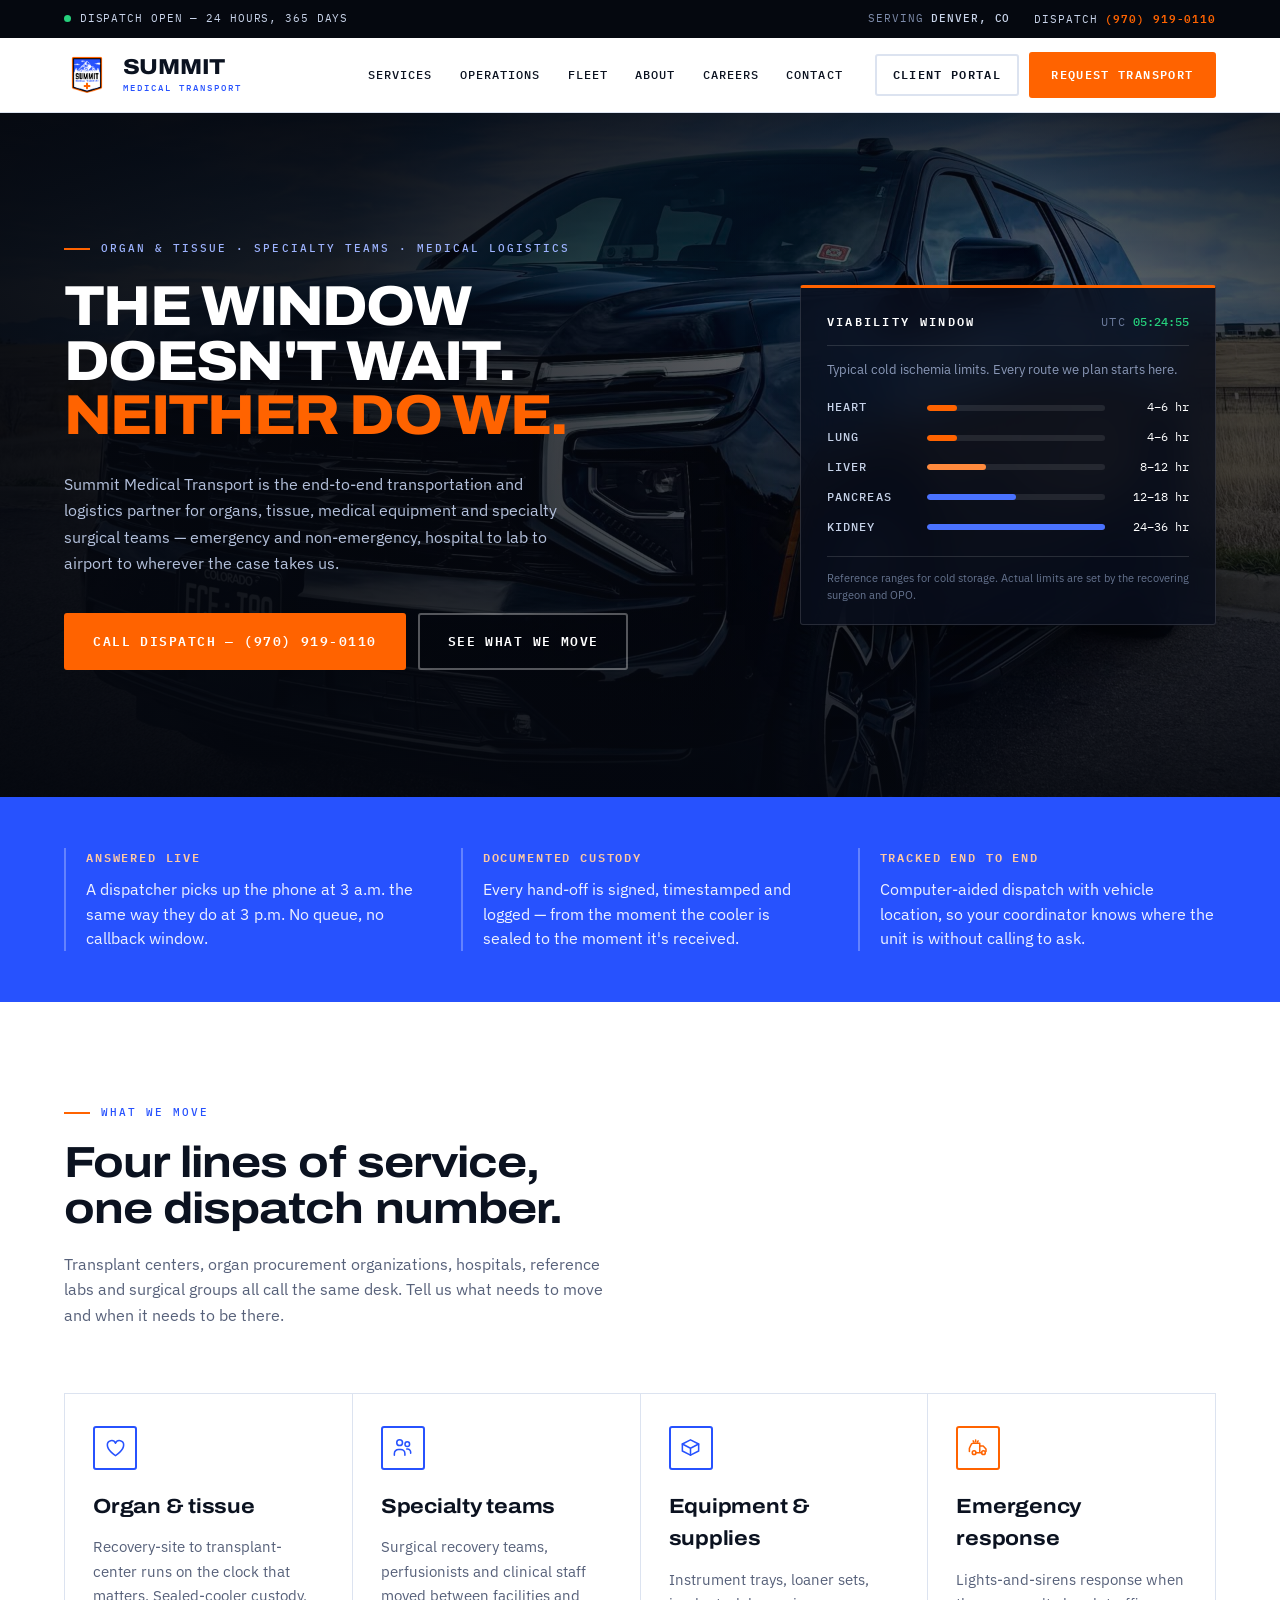
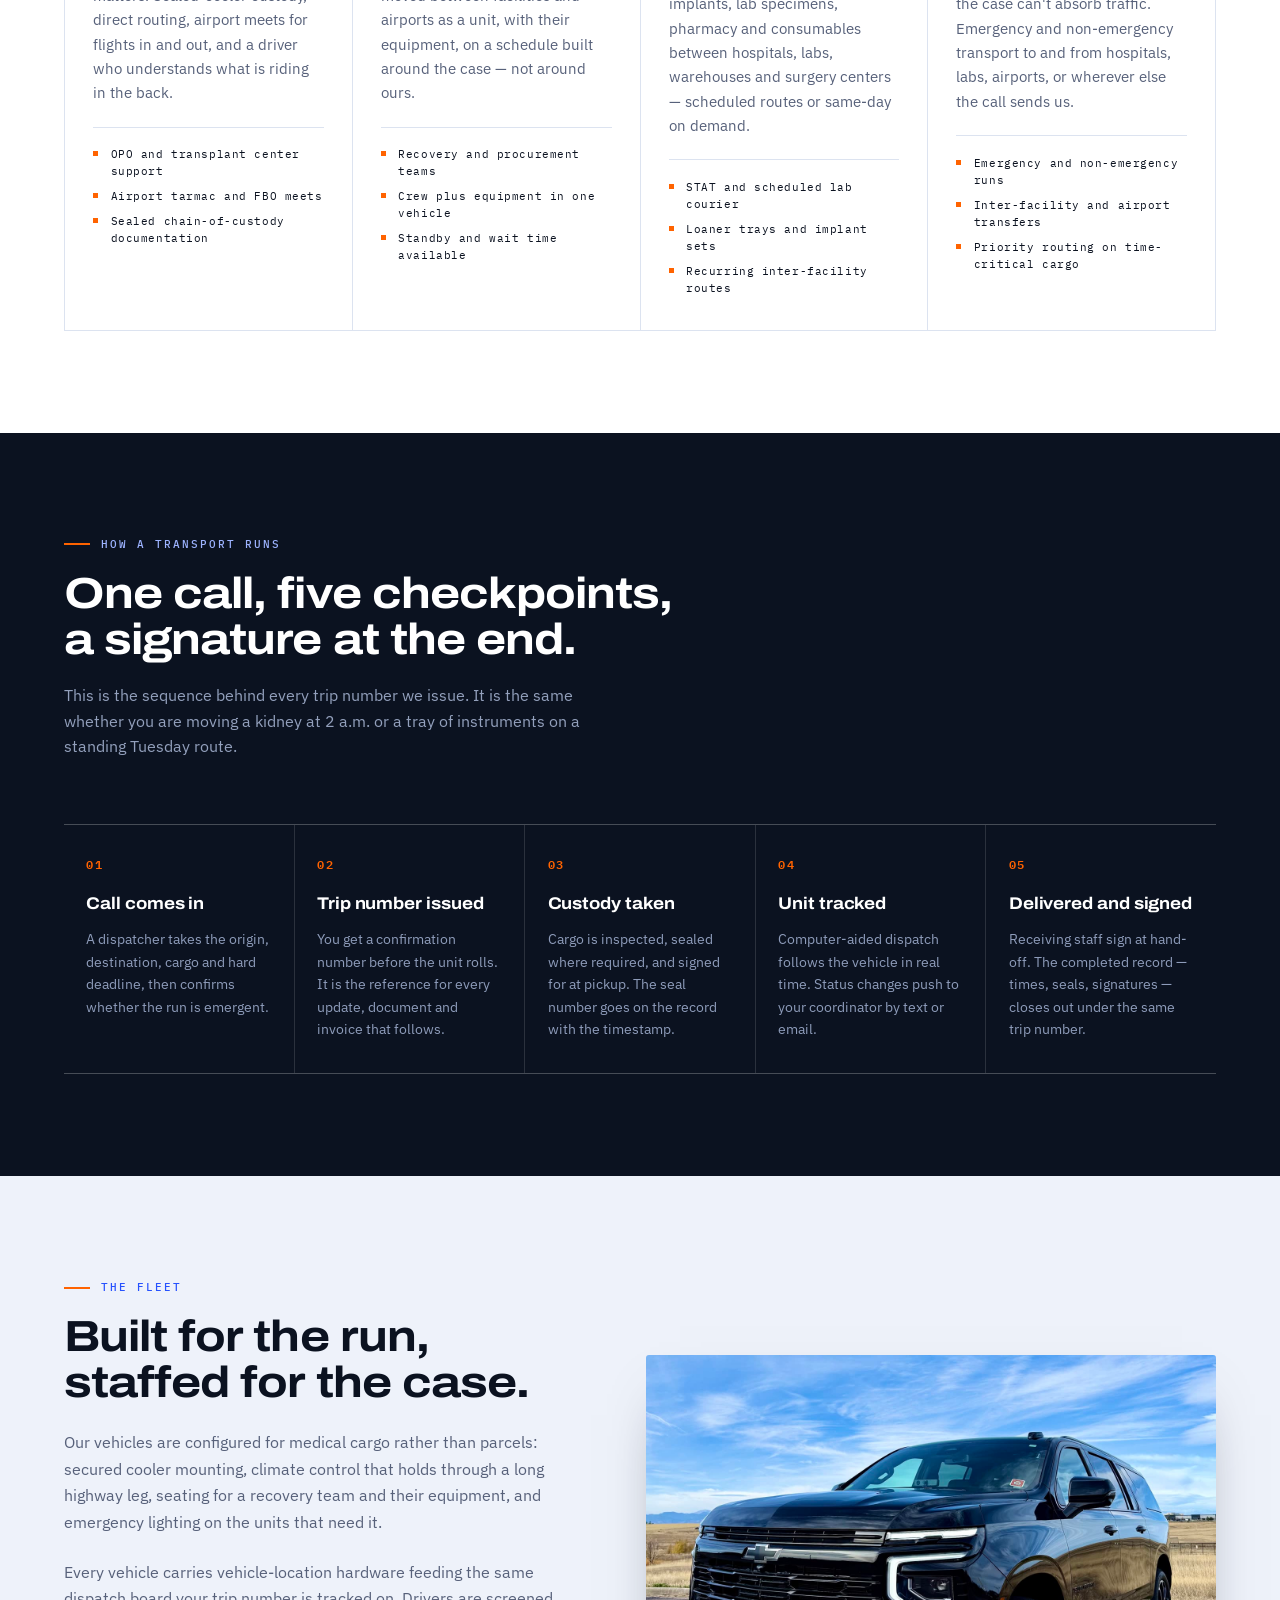
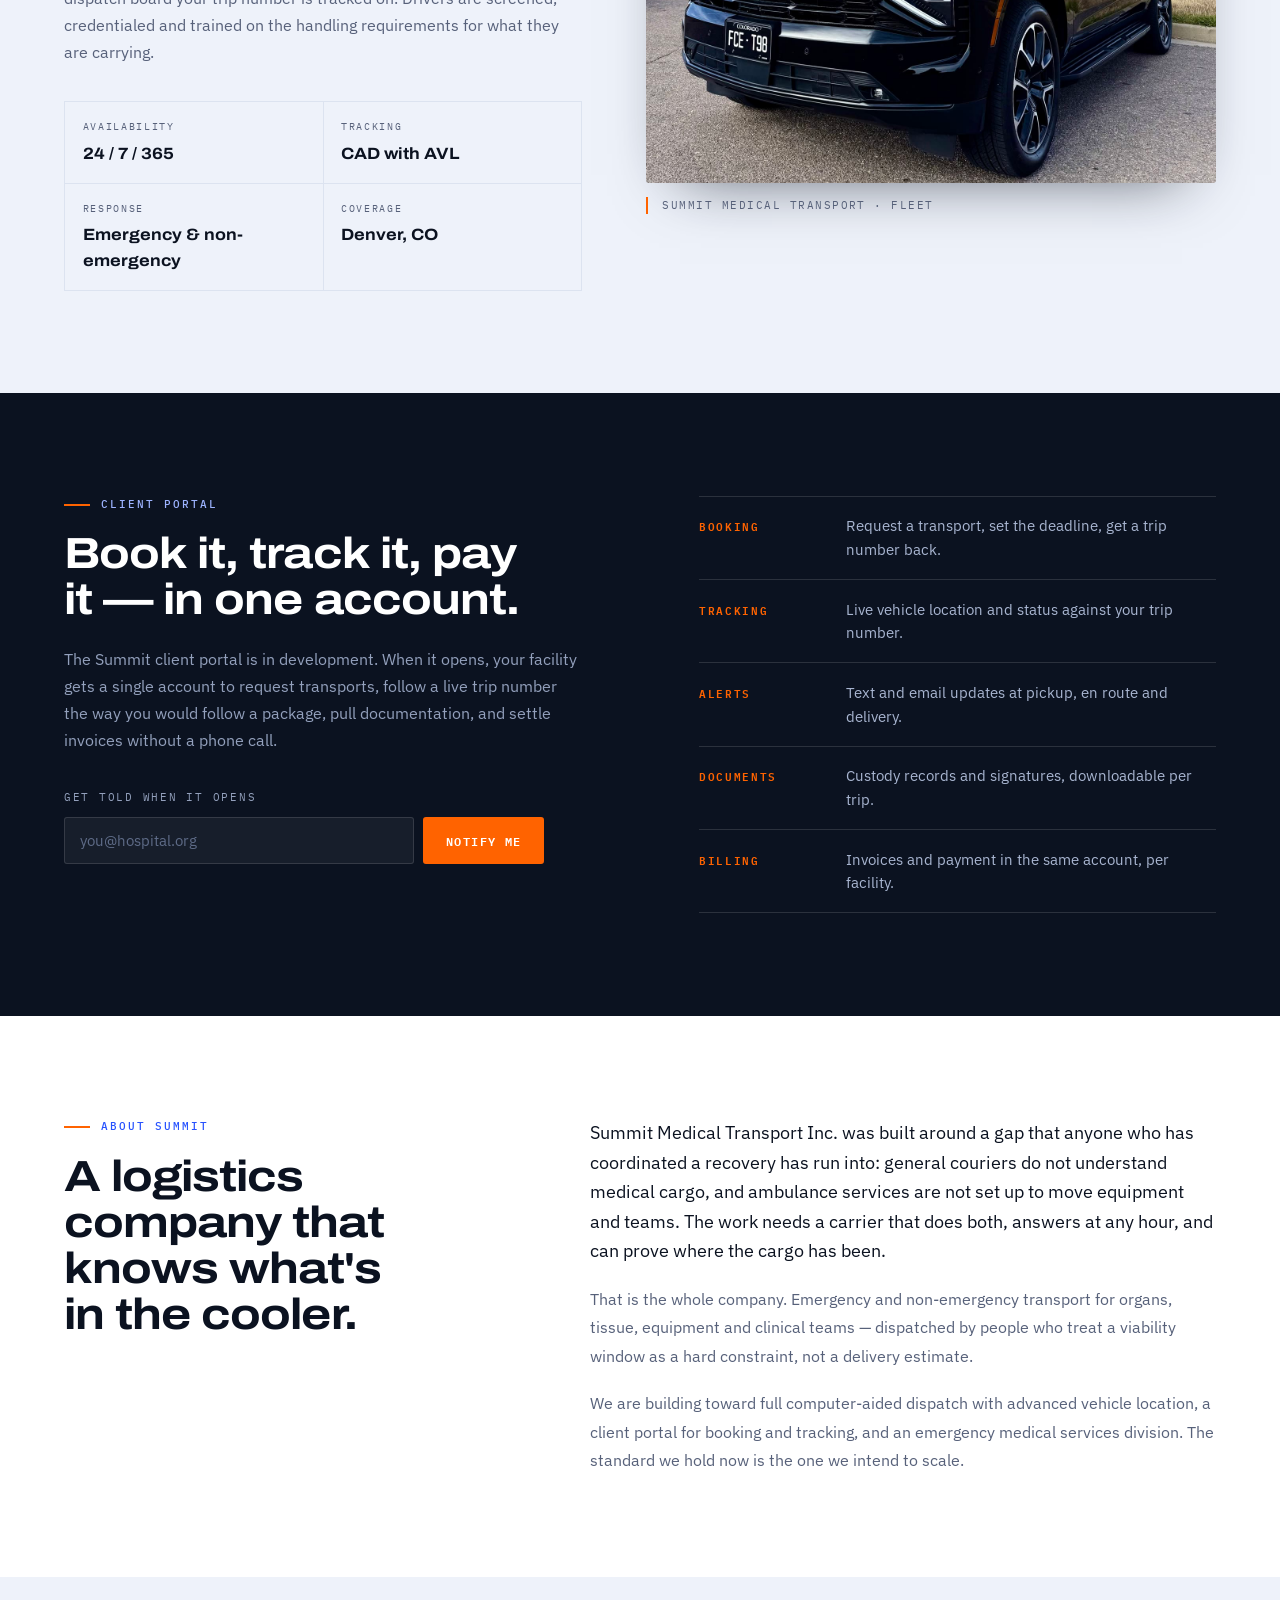
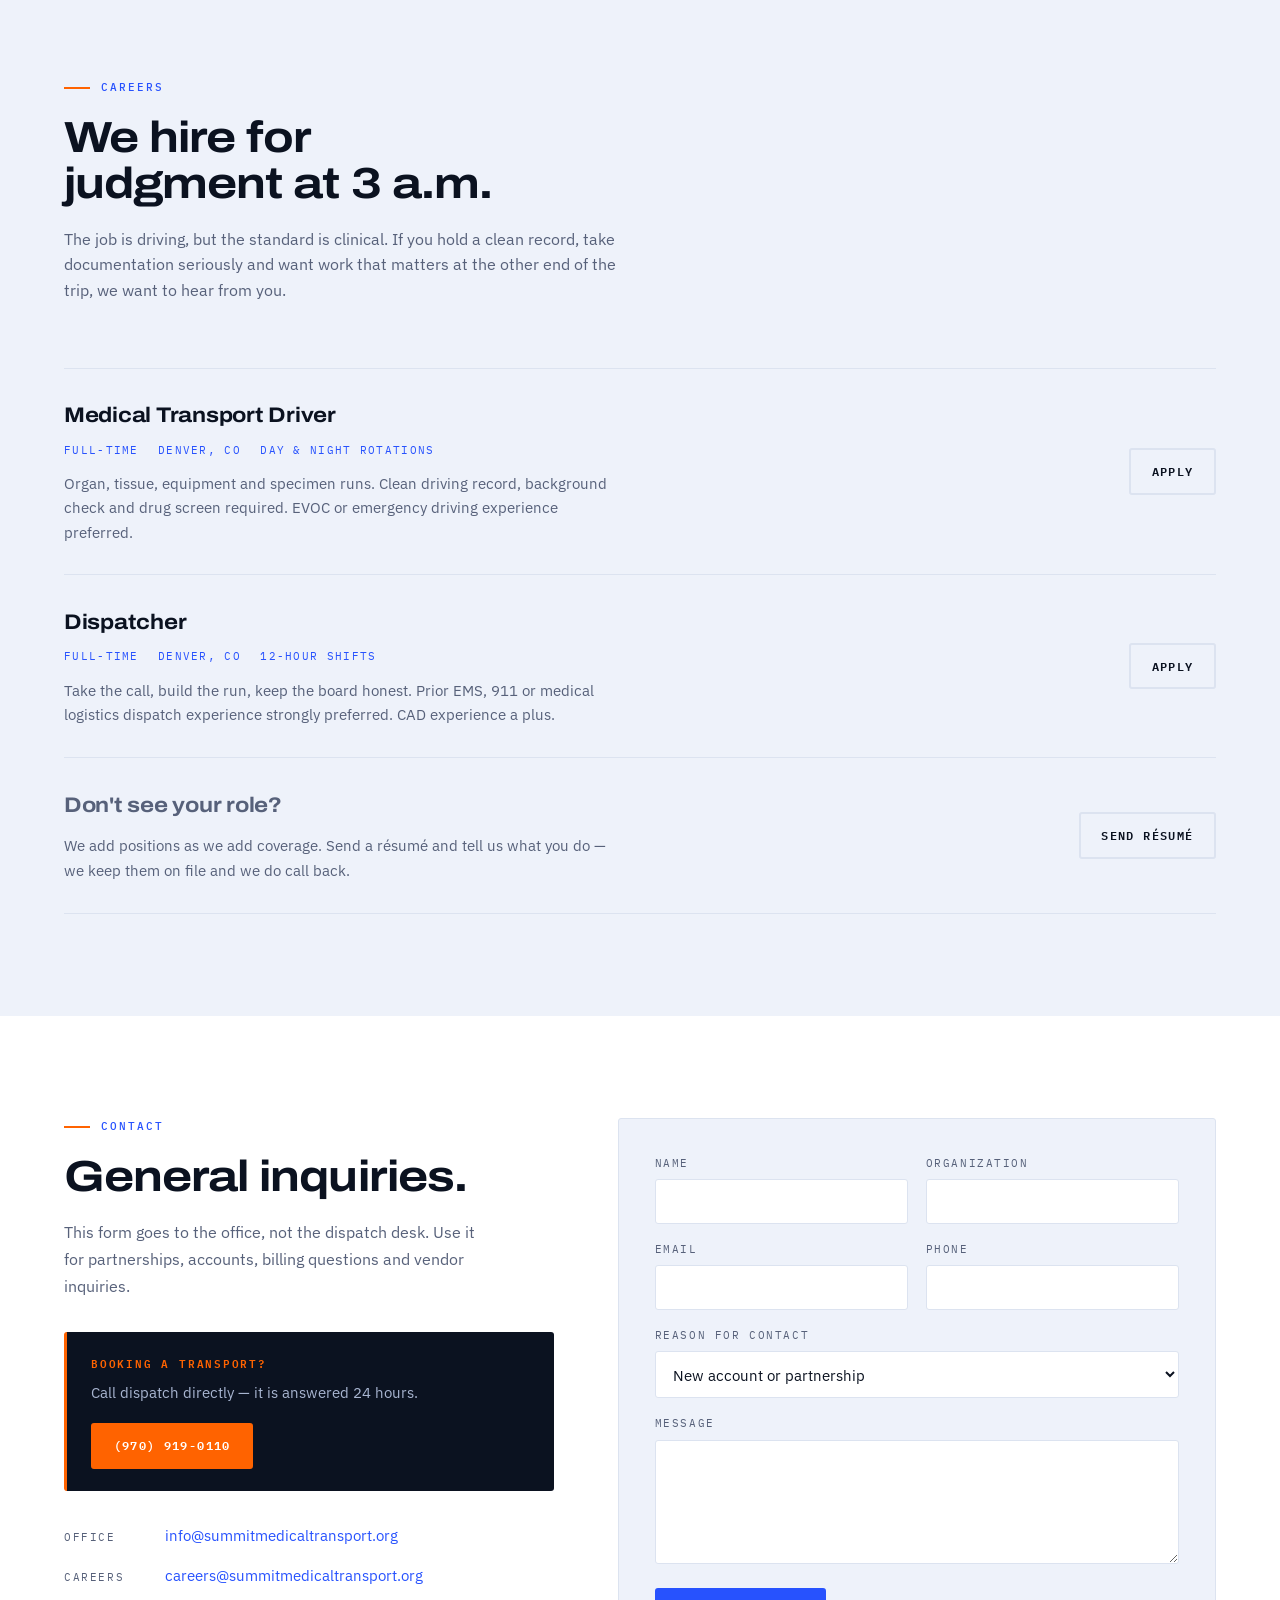
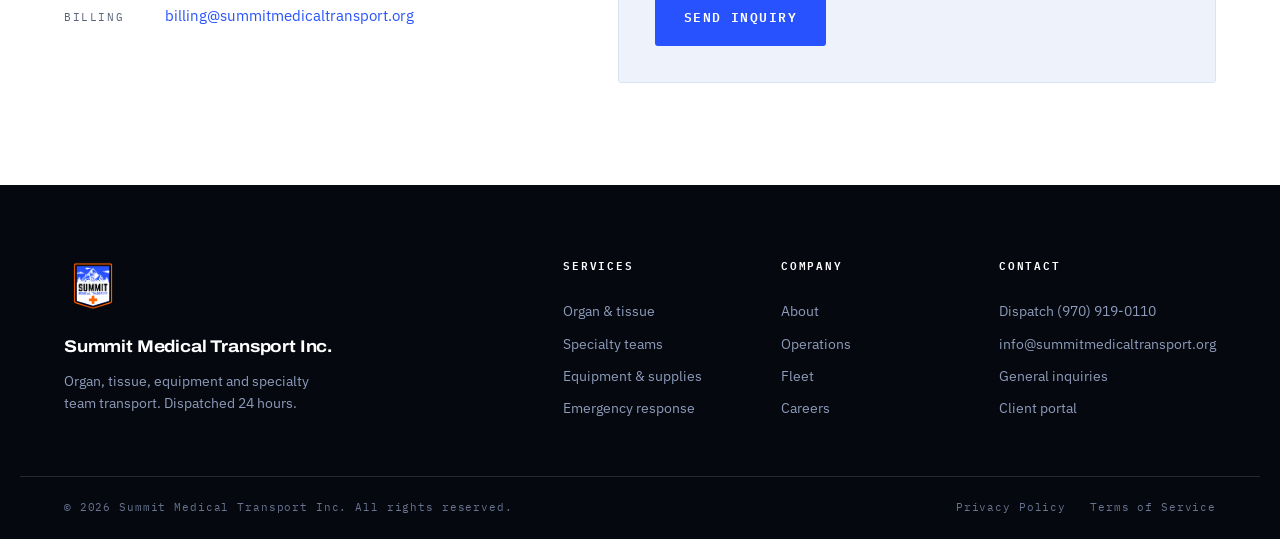
==== commit ec3388fe: "Set dispatch number and service area Replaces the phone and service-area placeholders across index, " ====
--- a/index.html
+++ b/index.html
@@ -33,9 +33,9 @@
   "url": "https://summitmedicaltransport.org/",
   "logo": "https://summitmedicaltransport.org/assets/img/summit-logo-512.png",
   "description": "End-to-end organ, medical equipment and specialty team transportation and logistics. Emergency and non-emergency medical transport.",
-  "telephone": "+1-000-000-0000",
+  "telephone": "+1-970-919-0110",
   "email": "dispatch@summitmedicaltransport.org",
-  "areaServed": "SERVICE AREA TBD",
+  "areaServed": "Denver, CO",
   "openingHoursSpecification": {
     "@type": "OpeningHoursSpecification",
     "dayOfWeek": ["Monday","Tuesday","Wednesday","Thursday","Friday","Saturday","Sunday"],
@@ -52,8 +52,8 @@
 <div class="dispatchbar">
   <div class="wrap dispatchbar__in">
     <p class="dispatchbar__status"><span class="pulse" aria-hidden="true"></span>Dispatch open — 24 hours, 365 days</p>
-    <p class="dispatchbar__area">Serving <strong>SERVICE AREA TBD</strong></p>
-    <a class="dispatchbar__tel" href="tel:+10000000000">Dispatch <strong>(000) 000-0000</strong></a>
+    <p class="dispatchbar__area">Serving <strong>Denver, CO</strong></p>
+    <a class="dispatchbar__tel" href="tel:+19709190110">Dispatch <strong>(970) 919-0110</strong></a>
   </div>
 </div>
 
@@ -79,7 +79,7 @@
 
     <div class="banner__act">
       <a class="btn btn--ghost" href="#portal">Client Portal</a>
-      <a class="btn btn--signal" href="tel:+10000000000">Request Transport</a>
+      <a class="btn btn--signal" href="tel:+19709190110">Request Transport</a>
     </div>
 
     <button class="burger" id="burger" aria-expanded="false" aria-controls="nav" aria-label="Open menu">
@@ -117,7 +117,7 @@
         wherever the case takes us.
       </p>
       <div class="hero__cta">
-        <a class="btn btn--signal btn--lg" href="tel:+10000000000">Call dispatch — (000) 000-0000</a>
+        <a class="btn btn--signal btn--lg" href="tel:+19709190110">Call dispatch — (970) 919-0110</a>
         <a class="btn btn--outline btn--lg" href="#services">See what we move</a>
       </div>
     </div>
@@ -342,7 +342,7 @@
         <div><dt>Availability</dt><dd>24 / 7 / 365</dd></div>
         <div><dt>Tracking</dt><dd>CAD with AVL</dd></div>
         <div><dt>Response</dt><dd>Emergency &amp; non-emergency</dd></div>
-        <div><dt>Coverage</dt><dd>SERVICE AREA TBD</dd></div>
+        <div><dt>Coverage</dt><dd>Denver, CO</dd></div>
       </dl>
     </div>
 
@@ -432,7 +432,7 @@
       <li class="job">
         <div class="job__main">
           <h3 class="job__h">Medical Transport Driver</h3>
-          <p class="job__meta"><span>Full-time</span><span>SERVICE AREA TBD</span><span>Day &amp; night rotations</span></p>
+          <p class="job__meta"><span>Full-time</span><span>Denver, CO</span><span>Day &amp; night rotations</span></p>
           <p class="job__p">Organ, tissue, equipment and specimen runs. Clean driving record, background check and drug screen required. EVOC or emergency driving experience preferred.</p>
         </div>
         <a class="btn btn--outlineDark" href="mailto:careers@summitmedicaltransport.org?subject=Medical%20Transport%20Driver">Apply</a>
@@ -440,7 +440,7 @@
       <li class="job">
         <div class="job__main">
           <h3 class="job__h">Dispatcher</h3>
-          <p class="job__meta"><span>Full-time</span><span>SERVICE AREA TBD</span><span>12-hour shifts</span></p>
+          <p class="job__meta"><span>Full-time</span><span>Denver, CO</span><span>12-hour shifts</span></p>
           <p class="job__p">Take the call, build the run, keep the board honest. Prior EMS, 911 or medical logistics dispatch experience strongly preferred. CAD experience a plus.</p>
         </div>
         <a class="btn btn--outlineDark" href="mailto:careers@summitmedicaltransport.org?subject=Dispatcher">Apply</a>
@@ -469,7 +469,7 @@
       <div class="contact__urgent">
         <p class="contact__urgentK">Booking a transport?</p>
         <p class="contact__urgentV">Call dispatch directly — it is answered 24 hours.</p>
-        <a class="btn btn--signal" href="tel:+10000000000">(000) 000-0000</a>
+        <a class="btn btn--signal" href="tel:+19709190110">(970) 919-0110</a>
       </div>
       <dl class="contact__meta">
         <div><dt>Office</dt><dd><a href="mailto:info@summitmedicaltransport.org">info@summitmedicaltransport.org</a></dd></div>
@@ -552,7 +552,7 @@
       </div>
       <div class="foot__col">
         <h2 class="foot__h">Contact</h2>
-        <a href="tel:+10000000000">Dispatch (000) 000-0000</a>
+        <a href="tel:+19709190110">Dispatch (970) 919-0110</a>
         <a href="mailto:info@summitmedicaltransport.org">info@summitmedicaltransport.org</a>
         <a href="#contact">General inquiries</a>
         <a href="#portal">Client portal</a>
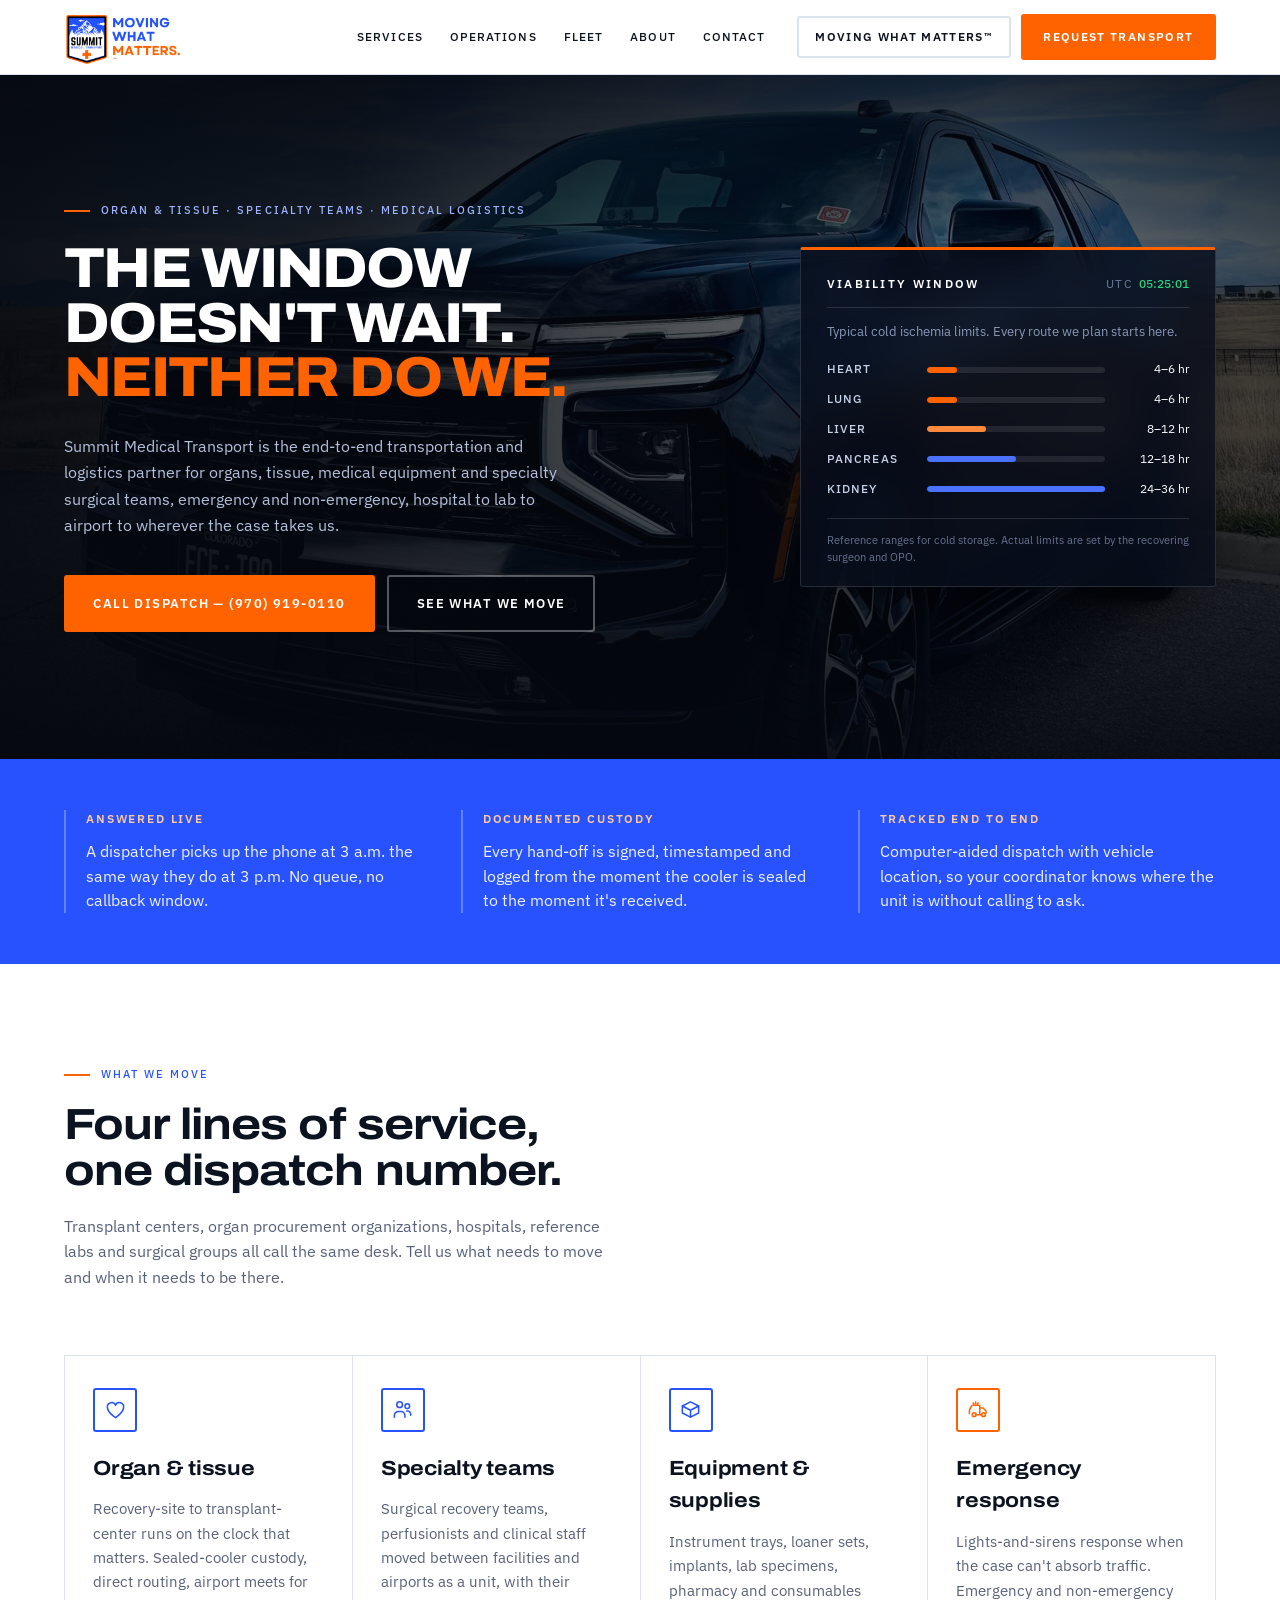
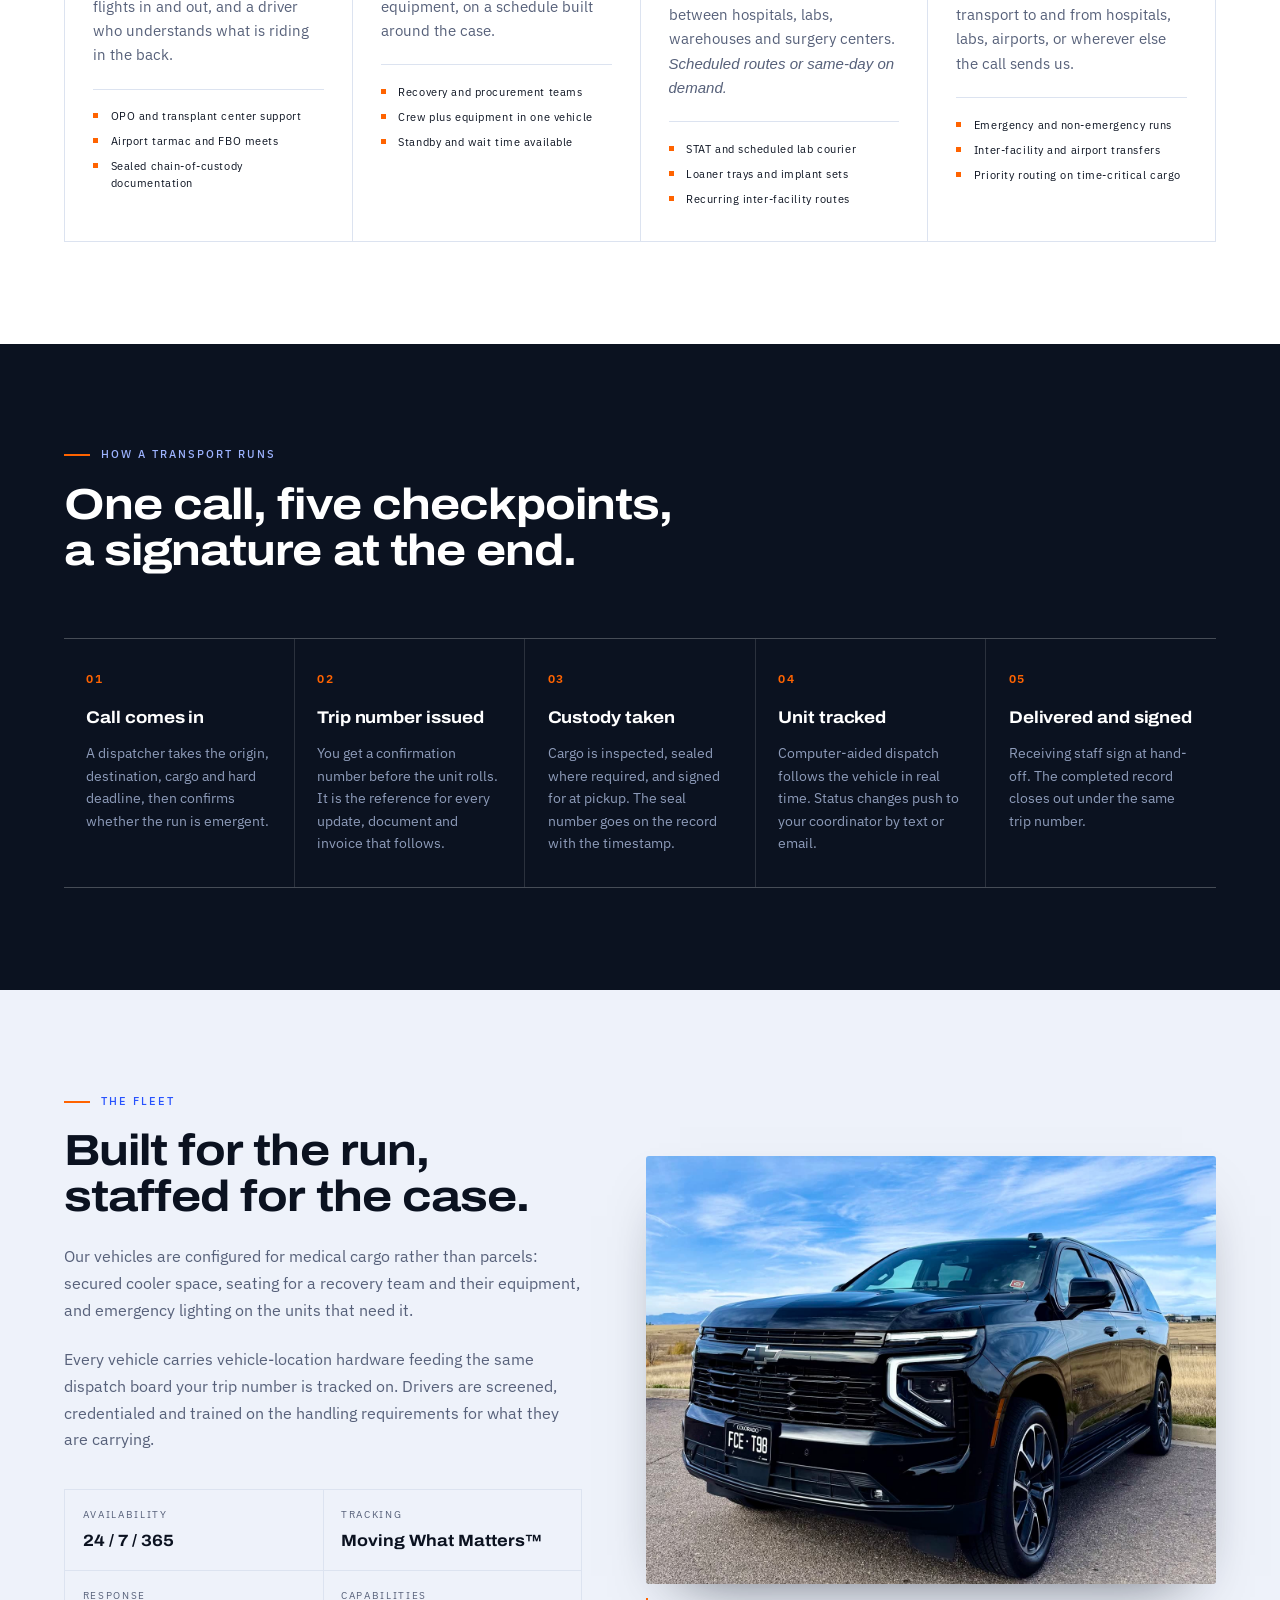
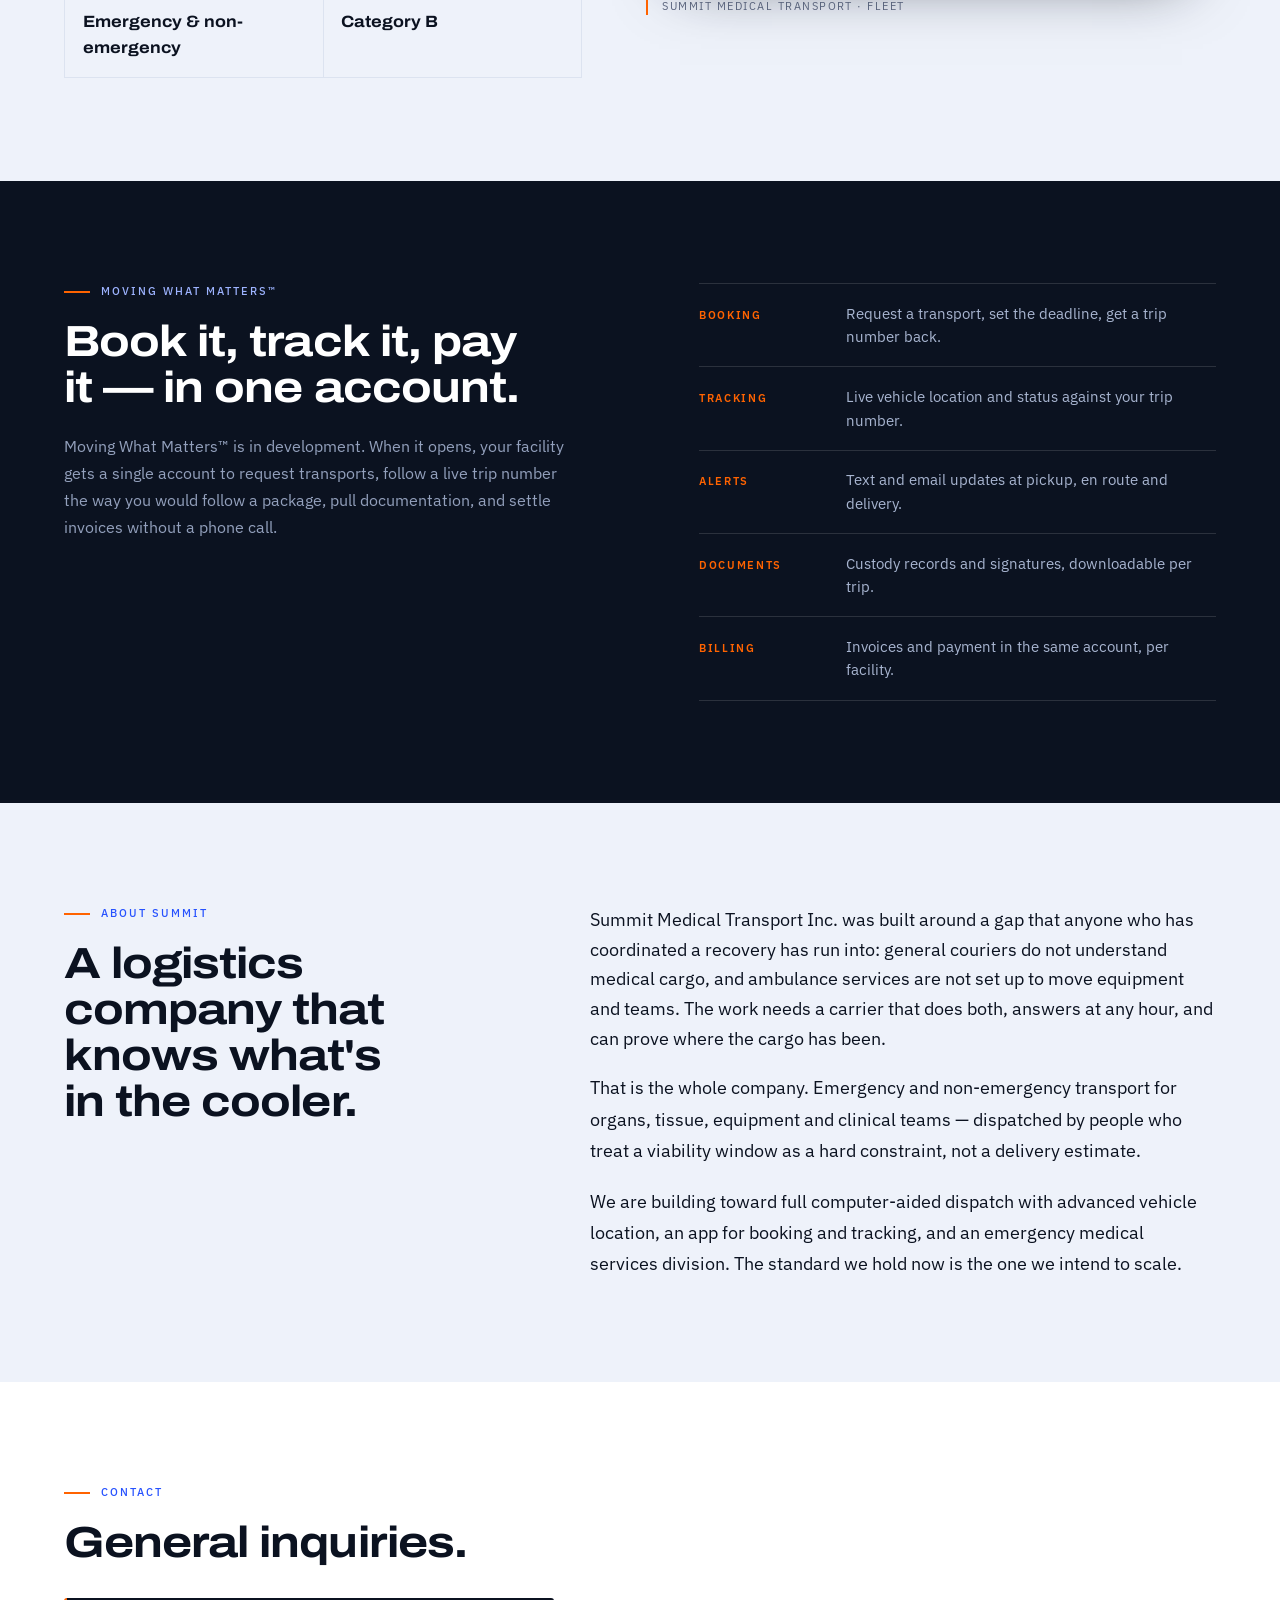
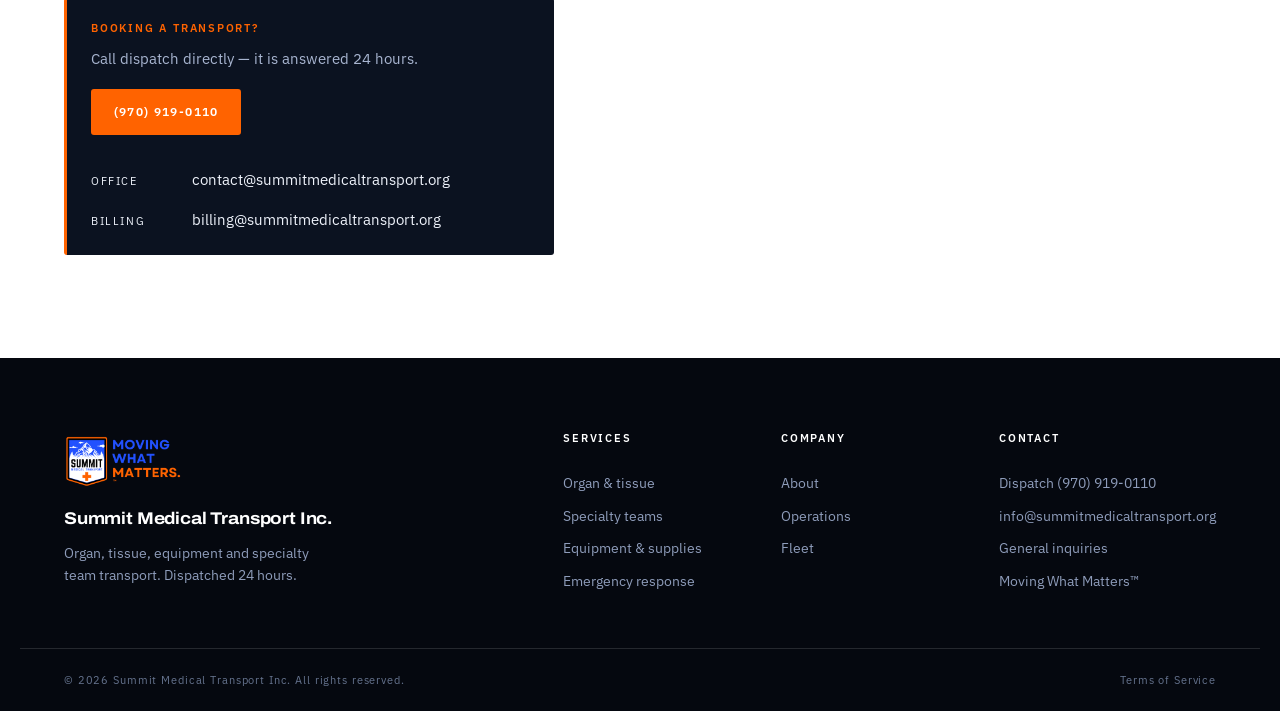
==== commit cd633f7f: "- Initial updates to styling and verbaige. - Added Terms of Service" ====
--- a/index.html
+++ b/index.html
@@ -48,24 +48,11 @@
 <body>
 <a class="skip" href="#main">Skip to content</a>
 
-<!-- ══ DISPATCH BAR ══════════════════════════════════════════════════ -->
-<div class="dispatchbar">
-  <div class="wrap dispatchbar__in">
-    <p class="dispatchbar__status"><span class="pulse" aria-hidden="true"></span>Dispatch open — 24 hours, 365 days</p>
-    <p class="dispatchbar__area">Serving <strong>Denver, CO</strong></p>
-    <a class="dispatchbar__tel" href="tel:+19709190110">Dispatch <strong>(970) 919-0110</strong></a>
-  </div>
-</div>
-
 <!-- ══ BANNER ════════════════════════════════════════════════════════ -->
 <header class="banner" id="banner">
   <div class="wrap banner__in">
     <a class="brand" href="#top" aria-label="Summit Medical Transport, home">
-      <img class="brand__mark" src="assets/img/summit-logo.png" alt="" width="1000" height="1000">
-      <span class="brand__type">
-        <span class="brand__name">Summit</span>
-        <span class="brand__sub">Medical Transport</span>
-      </span>
+      <img class="brand__mark" src="assets/img/MOVING_WHAT_MATTERS_small.png" alt="" width="1563" height="763">
     </a>
 
     <nav class="nav" id="nav" aria-label="Primary">
@@ -73,12 +60,12 @@
       <a href="#operations">Operations</a>
       <a href="#fleet">Fleet</a>
       <a href="#about">About</a>
-      <a href="#careers">Careers</a>
+      <!-- <a href="#careers">Careers</a> -->
       <a href="#contact">Contact</a>
     </nav>
 
     <div class="banner__act">
-      <a class="btn btn--ghost" href="#portal">Client Portal</a>
+      <a class="btn btn--ghost" href="#portal">Moving What Matters&trade;</a>
       <a class="btn btn--signal" href="tel:+19709190110">Request Transport</a>
     </div>
 
@@ -113,7 +100,7 @@
       <p class="hero__lede">
         Summit Medical Transport is the end-to-end transportation and logistics
         partner for organs, tissue, medical equipment and specialty surgical
-        teams — emergency and non-emergency, hospital to lab to airport to
+        teams, emergency and non-emergency, hospital to lab to airport to
         wherever the case takes us.
       </p>
       <div class="hero__cta">
@@ -170,7 +157,7 @@
     </div>
     <div class="strip__item">
       <p class="strip__k">Documented custody</p>
-      <p class="strip__v">Every hand-off is signed, timestamped and logged — from the moment the cooler is sealed to the moment it's received.</p>
+      <p class="strip__v">Every hand-off is signed, timestamped and logged from the moment the cooler is sealed to the moment it's received.</p>
     </div>
     <div class="strip__item">
       <p class="strip__k">Tracked end to end</p>
@@ -224,7 +211,7 @@
         <p class="card__p">
           Surgical recovery teams, perfusionists and clinical staff moved between
           facilities and airports as a unit, with their equipment, on a schedule
-          built around the case — not around ours.
+          built around the case.
         </p>
         <ul class="card__ul">
           <li>Recovery and procurement teams</li>
@@ -243,8 +230,8 @@
         <h3 class="card__h">Equipment &amp; supplies</h3>
         <p class="card__p">
           Instrument trays, loaner sets, implants, lab specimens, pharmacy and
-          consumables between hospitals, labs, warehouses and surgery centers —
-          scheduled routes or same-day on demand.
+          consumables between hospitals, labs, warehouses and surgery centers.
+          <i>Scheduled routes or same-day on demand.</i>
         </p>
         <ul class="card__ul">
           <li>STAT and scheduled lab courier</li>
@@ -284,11 +271,11 @@
     <header class="sechead sechead--onDark">
       <p class="eyebrow eyebrow--onDark">How a transport runs</p>
       <h2 class="sechead__h">One call, five checkpoints, a signature at the end.</h2>
-      <p class="sechead__p">
+      <!-- <p class="sechead__p">
         This is the sequence behind every trip number we issue. It is the same
         whether you are moving a kidney at 2&nbsp;a.m. or a tray of instruments on
         a standing Tuesday route.
-      </p>
+      </p> -->
     </header>
 
     <ol class="steps">
@@ -315,7 +302,7 @@
       <li class="step">
         <p class="step__n">05</p>
         <h3 class="step__h">Delivered and signed</h3>
-        <p class="step__p">Receiving staff sign at hand-off. The completed record — times, seals, signatures — closes out under the same trip number.</p>
+        <p class="step__p">Receiving staff sign at hand-off. The completed record closes out under the same trip number.</p>
       </li>
     </ol>
   </div>
@@ -329,8 +316,7 @@
       <h2 class="sechead__h">Built for the run, staffed for the case.</h2>
       <p class="fleet__p">
         Our vehicles are configured for medical cargo rather than parcels:
-        secured cooler mounting, climate control that holds through a long
-        highway leg, seating for a recovery team and their equipment, and
+        secured cooler space, seating for a recovery team and their equipment, and
         emergency lighting on the units that need it.
       </p>
       <p class="fleet__p">
@@ -340,9 +326,9 @@
       </p>
       <dl class="fleet__specs">
         <div><dt>Availability</dt><dd>24 / 7 / 365</dd></div>
-        <div><dt>Tracking</dt><dd>CAD with AVL</dd></div>
+        <div><dt>Tracking</dt><dd>Moving What Matters&trade;</dd></div>
         <div><dt>Response</dt><dd>Emergency &amp; non-emergency</dd></div>
-        <div><dt>Coverage</dt><dd>Denver, CO</dd></div>
+        <div><dt>Capabilities</dt><dd>Category B</dd></div>
       </dl>
     </div>
 
@@ -357,22 +343,22 @@
 <section class="sec sec--ink" id="portal">
   <div class="wrap portal__grid">
     <div class="portal__copy">
-      <p class="eyebrow eyebrow--onDark">Client portal</p>
+      <p class="eyebrow eyebrow--onDark">Moving What Matters&trade;</p>
       <h2 class="sechead__h">Book it, track it, pay it — in one account.</h2>
       <p class="portal__p">
-        The Summit client portal is in development. When it opens, your facility
+        Moving What Matters&trade; is in development. When it opens, your facility
         gets a single account to request transports, follow a live trip number
         the way you would follow a package, pull documentation, and settle
         invoices without a phone call.
       </p>
-      <form class="portal__form" id="portal-form" novalidate>
+      <!-- <form class="portal__form" id="portal-form" novalidate>
         <label class="portal__label" for="portal-email">Get told when it opens</label>
         <div class="portal__row">
           <input class="portal__input" id="portal-email" name="email" type="email" autocomplete="email" placeholder="you@hospital.org" required>
           <button class="btn btn--signal" type="submit">Notify me</button>
         </div>
         <p class="portal__msg" id="portal-msg" role="status"></p>
-      </form>
+      </form> -->
     </div>
 
     <ul class="portal__list">
@@ -386,7 +372,7 @@
 </section>
 
 <!-- ══ ABOUT ═════════════════════════════════════════════════════════ -->
-<section class="sec sec--paper" id="about">
+<section class="sec sec--frost" id="about">
   <div class="wrap about__grid">
     <div class="about__lead">
       <p class="eyebrow">About Summit</p>
@@ -407,7 +393,7 @@
       </p>
       <p>
         We are building toward full computer-aided dispatch with advanced vehicle
-        location, a client portal for booking and tracking, and an emergency
+        location, an app for booking and tracking, and an emergency
         medical services division. The standard we hold now is the one we intend
         to scale.
       </p>
@@ -416,7 +402,7 @@
 </section>
 
 <!-- ══ CAREERS ═══════════════════════════════════════════════════════ -->
-<section class="sec sec--frost" id="careers">
+<!-- <section class="sec sec--frost" id="careers">
   <div class="wrap">
     <header class="sechead">
       <p class="eyebrow">Careers</p>
@@ -454,7 +440,7 @@
       </li>
     </ul>
   </div>
-</section>
+</section> -->
 
 <!-- ══ CONTACT ═══════════════════════════════════════════════════════ -->
 <section class="sec sec--paper" id="contact">
@@ -462,20 +448,20 @@
     <div class="contact__copy">
       <p class="eyebrow">Contact</p>
       <h2 class="sechead__h">General inquiries.</h2>
-      <p class="contact__p">
+      <!-- <p class="contact__p">
         This form goes to the office, not the dispatch desk. Use it for
         partnerships, accounts, billing questions and vendor inquiries.
-      </p>
+      </p> -->
       <div class="contact__urgent">
         <p class="contact__urgentK">Booking a transport?</p>
         <p class="contact__urgentV">Call dispatch directly — it is answered 24 hours.</p>
         <a class="btn btn--signal" href="tel:+19709190110">(970) 919-0110</a>
-      </div>
       <dl class="contact__meta">
-        <div><dt>Office</dt><dd><a href="mailto:info@summitmedicaltransport.org">info@summitmedicaltransport.org</a></dd></div>
-        <div><dt>Careers</dt><dd><a href="mailto:careers@summitmedicaltransport.org">careers@summitmedicaltransport.org</a></dd></div>
+        <div><dt>Office</dt><dd><a href="mailto:contact@summitmedicaltransport.org">contact@summitmedicaltransport.org</a></dd></div>
+        <!-- <div><dt>Careers</dt><dd><a href="mailto:careers@summitmedicaltransport.org">careers@summitmedicaltransport.org</a></dd></div> -->
         <div><dt>Billing</dt><dd><a href="mailto:billing@summitmedicaltransport.org">billing@summitmedicaltransport.org</a></dd></div>
       </dl>
+      </div>
     </div>
 
     <!--
@@ -484,7 +470,7 @@
       handler (Formspree, Basin, your own API, etc.) and delete the
       data-demo attribute to turn off the local-only confirmation.
     -->
-    <form class="cform" id="contact-form" method="post" action="" data-demo novalidate>
+    <!-- <form class="cform" id="contact-form" method="post" action="" data-demo novalidate>
       <div class="cform__grid">
         <p class="field">
           <label for="cf-name">Name</label>
@@ -521,7 +507,7 @@
         <button class="btn btn--summit btn--lg" type="submit">Send inquiry</button>
         <p class="cform__msg" id="cform-msg" role="status"></p>
       </div>
-    </form>
+    </form> -->
   </div>
 </section>
 </main>
@@ -530,7 +516,7 @@
 <footer class="foot">
   <div class="wrap foot__in">
     <div class="foot__brand">
-      <img class="foot__mark" src="assets/img/summit-logo.png" alt="" width="1000" height="1000">
+      <img class="foot__mark" src="assets/img/MOVING_WHAT_MATTERS_small.png" alt="" width="1563" height="763">
       <p class="foot__legal">Summit Medical Transport Inc.</p>
       <p class="foot__tag">Organ, tissue, equipment and specialty team transport. Dispatched 24 hours.</p>
     </div>
@@ -548,14 +534,14 @@
         <a href="#about">About</a>
         <a href="#operations">Operations</a>
         <a href="#fleet">Fleet</a>
-        <a href="#careers">Careers</a>
+        <!-- <a href="#careers">Careers</a> -->
       </div>
       <div class="foot__col">
         <h2 class="foot__h">Contact</h2>
         <a href="tel:+19709190110">Dispatch (970) 919-0110</a>
         <a href="mailto:info@summitmedicaltransport.org">info@summitmedicaltransport.org</a>
         <a href="#contact">General inquiries</a>
-        <a href="#portal">Client portal</a>
+        <a href="#portal">Moving What Matters&trade;</a>
       </div>
     </nav>
   </div>
@@ -563,7 +549,7 @@
   <div class="wrap foot__base">
     <p class="foot__copy">© <span id="yr">2026</span> Summit Medical Transport Inc. All rights reserved.</p>
     <p class="foot__links">
-      <a href="privacy.html">Privacy Policy</a>
+      <!-- <a href="privacy.html">Privacy Policy</a> -->
       <a href="terms.html">Terms of Service</a>
     </p>
   </div>
--- a/assets/css/styles.css
+++ b/assets/css/styles.css
@@ -22,7 +22,7 @@
   /* ── type ── */
   --display: 'Archivo', 'Helvetica Neue', Arial, sans-serif;
   --body:    'IBM Plex Sans', -apple-system, BlinkMacSystemFont, 'Segoe UI', sans-serif;
-  --mono:    'IBM Plex Mono', ui-monospace, 'SF Mono', Menlo, monospace;
+  /* --mono:    'IBM Plex Mono', ui-monospace, 'SF Mono', Menlo, monospace;
 
   /* ── metrics ── */
   --wrap: 1240px;
@@ -172,7 +172,7 @@
 }
 
 .brand{ display:flex; align-items:center; gap:.8rem; text-decoration:none; flex:none; }
-.brand__mark{ width:46px; height:46px; object-fit:contain; }
+.brand__mark{ height:58px; width:auto; object-fit:contain; }
 .brand__type{ display:flex; flex-direction:column; line-height:1; }
 .brand__name{
   font-family:var(--display); font-variation-settings:'wdth' 112;
@@ -504,8 +504,8 @@
   gap:clamp(2rem,5vw,4.5rem); align-items:start;
 }
 .about__lead .sechead__h{ margin-top:1.1rem; }
-.about__body{ display:flex; flex-direction:column; gap:1.2rem; }
-.about__body p{ font-size:1.03rem; line-height:1.72; color:var(--slate); }
+.about__body{ display:flex; flex-direction:column; gap:1.2rem }
+.about__body p{ font-size:1.14rem; line-height:1.72; color:var(--ink); }
 .about__body p:first-child{ color:var(--ink); font-size:1.14rem; line-height:1.62; }
 
 /* ─── careers ─── */
@@ -552,10 +552,10 @@
 .contact__meta > div{ display:grid; grid-template-columns:5.5rem 1fr; gap:.8rem; align-items:baseline; }
 .contact__meta dt{
   font-family:var(--mono); font-size:.66rem; letter-spacing:.15em;
-  text-transform:uppercase; color:var(--slate);
-}
-.contact__meta dd a{ font-size:.92rem; color:var(--summit); text-decoration:none; border-bottom:1px solid transparent; }
-.contact__meta dd a:hover{ border-bottom-color:var(--summit); }
+  text-transform:uppercase; color:var(--frost);
+}
+.contact__meta dd a{ font-size:.92rem; color:var(--summit); text-decoration:none; border-bottom:1px solid transparent; color:var(--frost) }
+.contact__meta dd a:hover{ border-bottom-color:var(--frost); }
 
 .cform{
   background:var(--frost);
@@ -595,7 +595,7 @@
   gap:clamp(2rem,5vw,4rem);
   padding-bottom:clamp(2.5rem,5vw,3.5rem);
 }
-.foot__mark{ width:58px; height:58px; object-fit:contain; }
+.foot__mark{ height:58px; width:auto; object-fit:contain; }
 .foot__legal{
   margin-top:1.1rem;
   font-family:var(--display); font-variation-settings:'wdth' 112;
@@ -737,7 +737,7 @@
 }
 
 @media (max-width:420px){
-  .brand__mark{ width:38px; height:38px; }
+  .brand__mark{ height:46px; width:auto; }
   .brand__name{ font-size:1.12rem; }
   .board__row{ grid-template-columns:4.6rem 1fr 4rem; gap:.6rem; }
 }
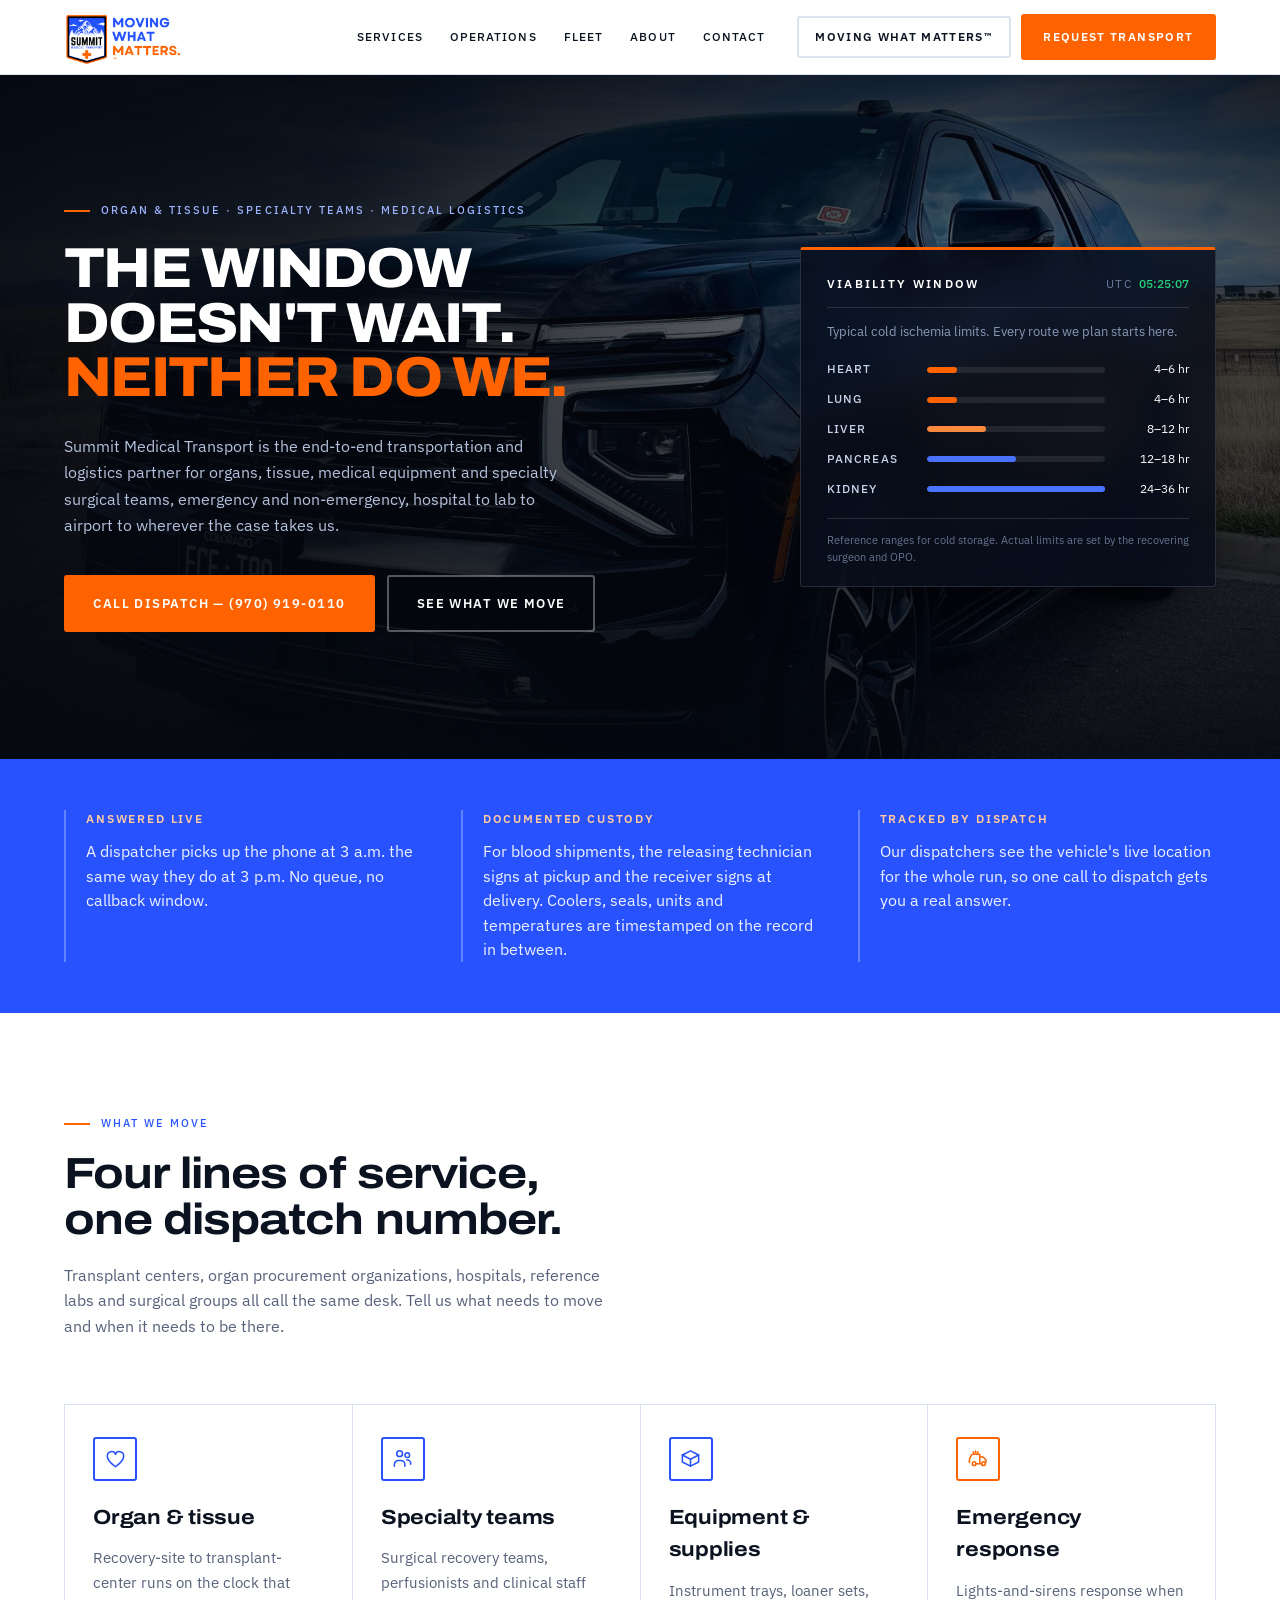
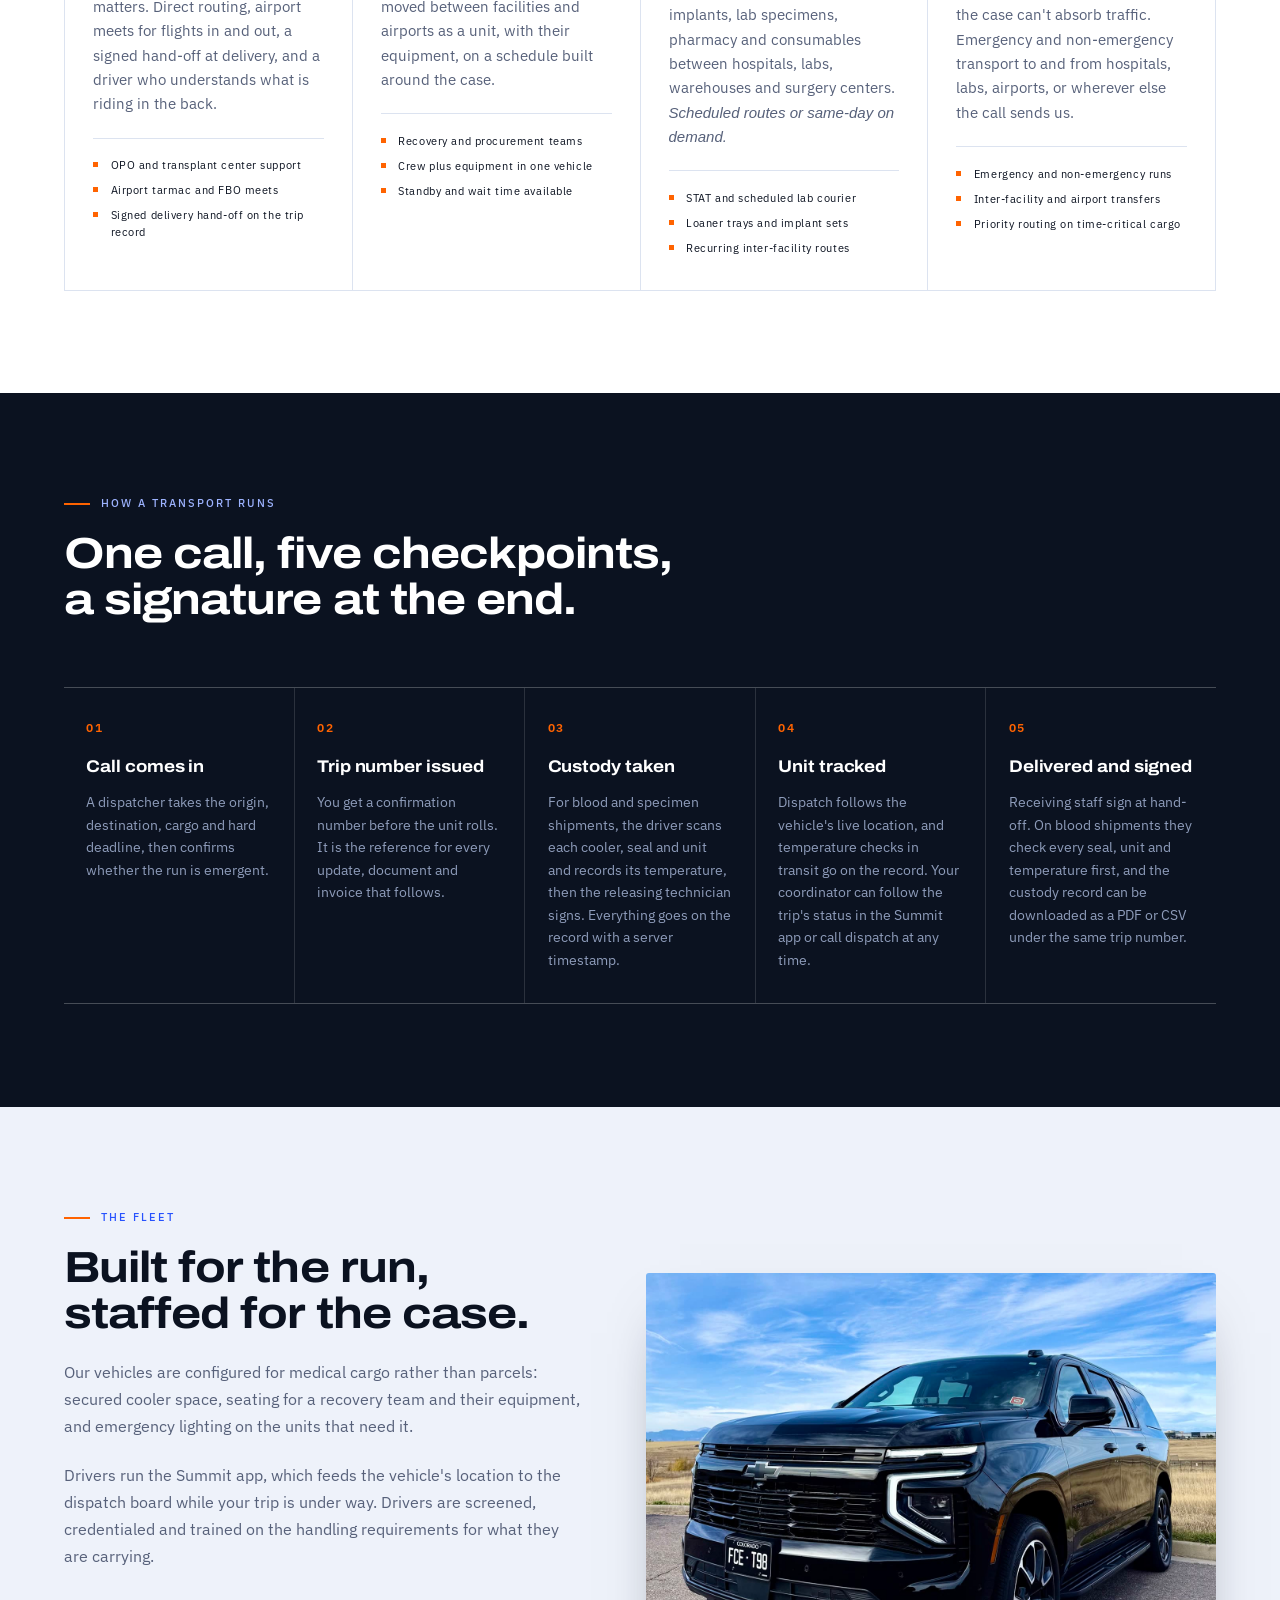
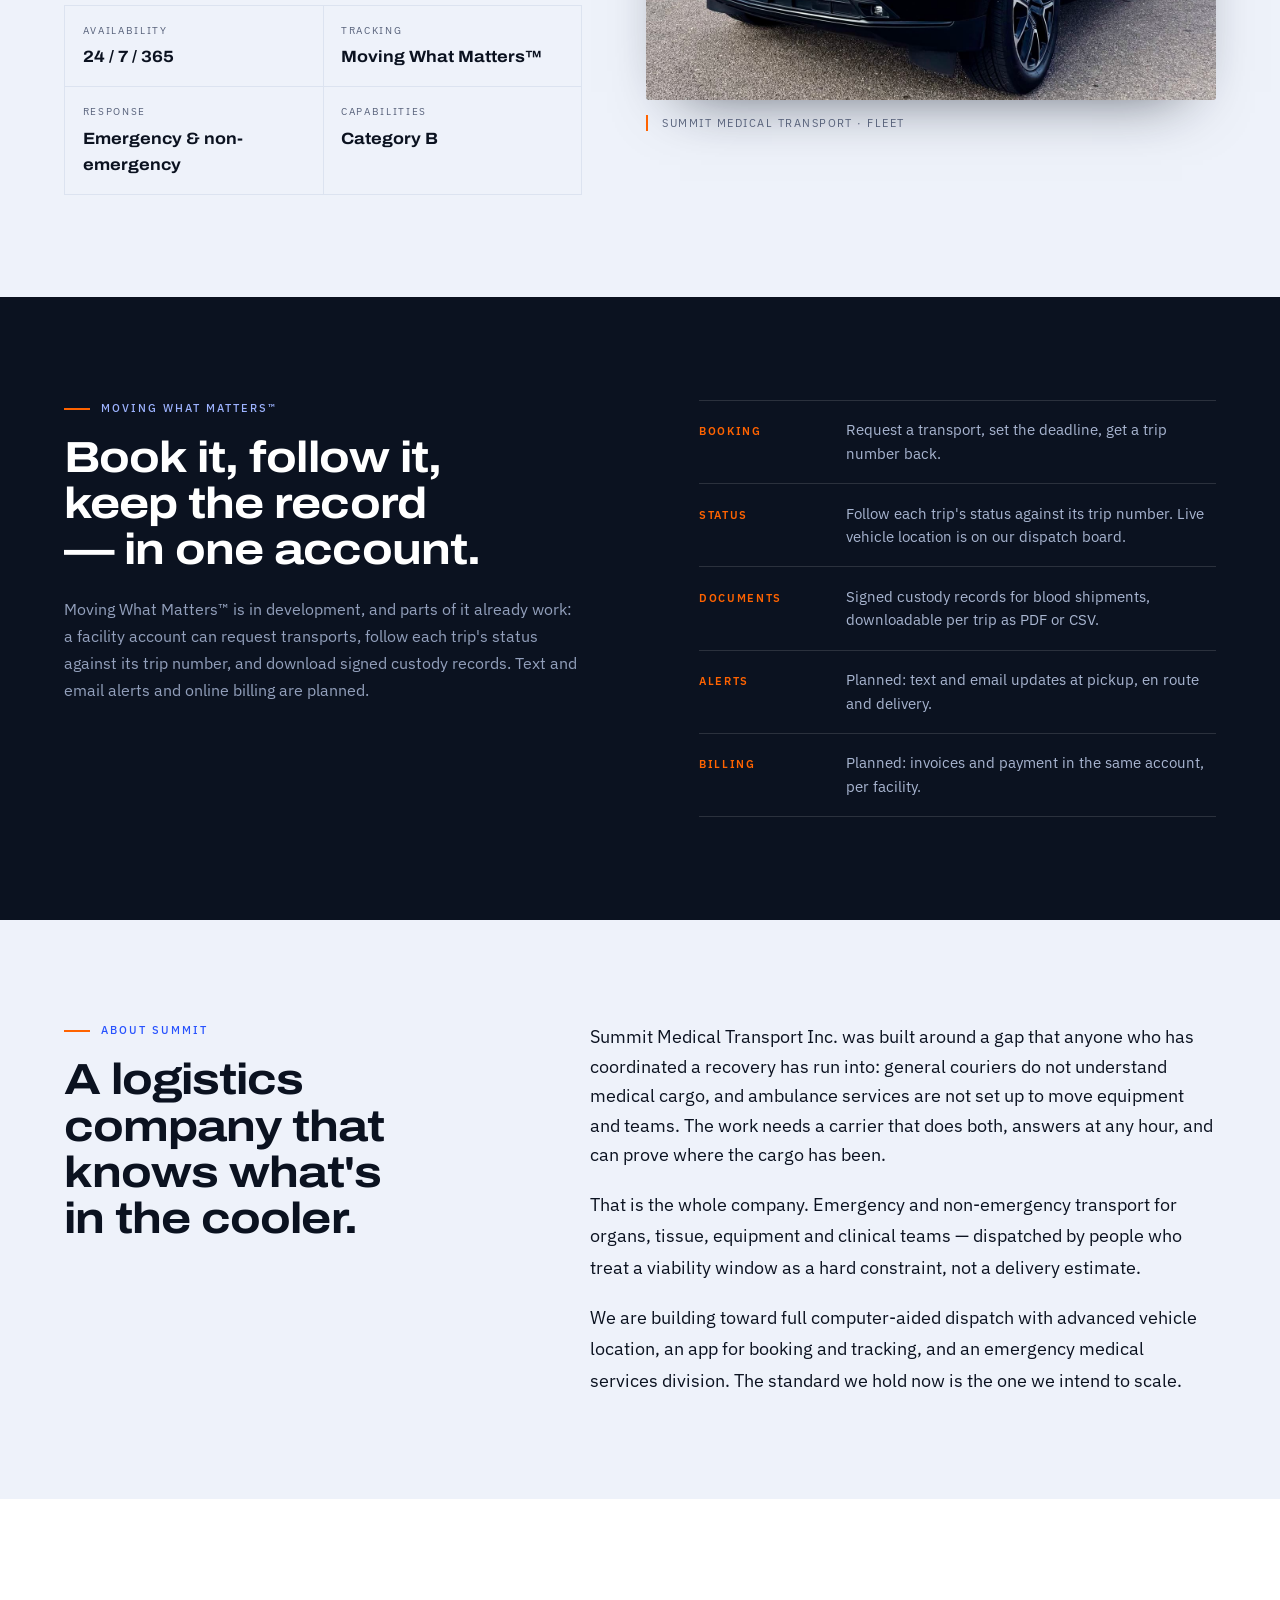
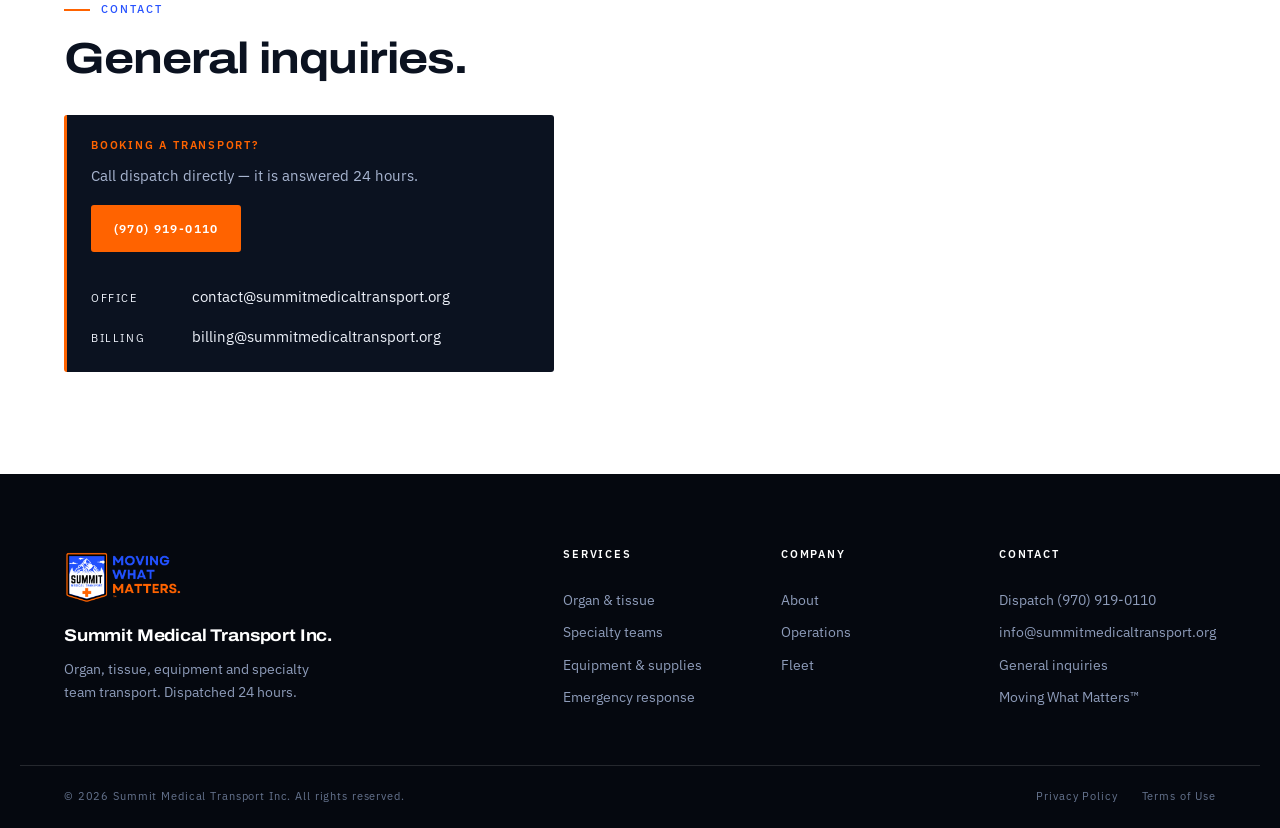
==== commit f2d5a9aa: "Publish privacy.html, align homepage claims and fix the terms (CRM-119) - privacy.html replaces priv" ====
--- a/index.html
+++ b/index.html
@@ -157,11 +157,11 @@
     </div>
     <div class="strip__item">
       <p class="strip__k">Documented custody</p>
-      <p class="strip__v">Every hand-off is signed, timestamped and logged from the moment the cooler is sealed to the moment it's received.</p>
+      <p class="strip__v">For blood shipments, the releasing technician signs at pickup and the receiver signs at delivery. Coolers, seals, units and temperatures are timestamped on the record in between.</p>
     </div>
     <div class="strip__item">
-      <p class="strip__k">Tracked end to end</p>
-      <p class="strip__v">Computer-aided dispatch with vehicle location, so your coordinator knows where the unit is without calling to ask.</p>
+      <p class="strip__k">Tracked by dispatch</p>
+      <p class="strip__v">Our dispatchers see the vehicle's live location for the whole run, so one call to dispatch gets you a real answer.</p>
     </div>
   </div>
 </section>
@@ -189,13 +189,13 @@
         <h3 class="card__h">Organ &amp; tissue</h3>
         <p class="card__p">
           Recovery-site to transplant-center runs on the clock that matters.
-          Sealed-cooler custody, direct routing, airport meets for flights in and
-          out, and a driver who understands what is riding in the back.
+          Direct routing, airport meets for flights in and out, a signed hand-off
+          at delivery, and a driver who understands what is riding in the back.
         </p>
         <ul class="card__ul">
           <li>OPO and transplant center support</li>
           <li>Airport tarmac and FBO meets</li>
-          <li>Sealed chain-of-custody documentation</li>
+          <li>Signed delivery hand-off on the trip record</li>
         </ul>
       </article>
 
@@ -292,17 +292,17 @@
       <li class="step">
         <p class="step__n">03</p>
         <h3 class="step__h">Custody taken</h3>
-        <p class="step__p">Cargo is inspected, sealed where required, and signed for at pickup. The seal number goes on the record with the timestamp.</p>
+        <p class="step__p">For blood and specimen shipments, the driver scans each cooler, seal and unit and records its temperature, then the releasing technician signs. Everything goes on the record with a server timestamp.</p>
       </li>
       <li class="step">
         <p class="step__n">04</p>
         <h3 class="step__h">Unit tracked</h3>
-        <p class="step__p">Computer-aided dispatch follows the vehicle in real time. Status changes push to your coordinator by text or email.</p>
+        <p class="step__p">Dispatch follows the vehicle's live location, and temperature checks in transit go on the record. Your coordinator can follow the trip's status in the Summit app or call dispatch at any time.</p>
       </li>
       <li class="step">
         <p class="step__n">05</p>
         <h3 class="step__h">Delivered and signed</h3>
-        <p class="step__p">Receiving staff sign at hand-off. The completed record closes out under the same trip number.</p>
+        <p class="step__p">Receiving staff sign at hand-off. On blood shipments they check every seal, unit and temperature first, and the custody record can be downloaded as a PDF or CSV under the same trip number.</p>
       </li>
     </ol>
   </div>
@@ -320,8 +320,8 @@
         emergency lighting on the units that need it.
       </p>
       <p class="fleet__p">
-        Every vehicle carries vehicle-location hardware feeding the same dispatch
-        board your trip number is tracked on. Drivers are screened, credentialed
+        Drivers run the Summit app, which feeds the vehicle's location to the
+        dispatch board while your trip is under way. Drivers are screened, credentialed
         and trained on the handling requirements for what they are carrying.
       </p>
       <dl class="fleet__specs">
@@ -344,12 +344,12 @@
   <div class="wrap portal__grid">
     <div class="portal__copy">
       <p class="eyebrow eyebrow--onDark">Moving What Matters&trade;</p>
-      <h2 class="sechead__h">Book it, track it, pay it — in one account.</h2>
+      <h2 class="sechead__h">Book it, follow it, keep the record — in one account.</h2>
       <p class="portal__p">
-        Moving What Matters&trade; is in development. When it opens, your facility
-        gets a single account to request transports, follow a live trip number
-        the way you would follow a package, pull documentation, and settle
-        invoices without a phone call.
+        Moving What Matters&trade; is in development, and parts of it already
+        work: a facility account can request transports, follow each trip's
+        status against its trip number, and download signed custody records.
+        Text and email alerts and online billing are planned.
       </p>
       <!-- <form class="portal__form" id="portal-form" novalidate>
         <label class="portal__label" for="portal-email">Get told when it opens</label>
@@ -363,10 +363,10 @@
 
     <ul class="portal__list">
       <li class="portal__item"><span class="portal__tag">Booking</span>Request a transport, set the deadline, get a trip number back.</li>
-      <li class="portal__item"><span class="portal__tag">Tracking</span>Live vehicle location and status against your trip number.</li>
-      <li class="portal__item"><span class="portal__tag">Alerts</span>Text and email updates at pickup, en route and delivery.</li>
-      <li class="portal__item"><span class="portal__tag">Documents</span>Custody records and signatures, downloadable per trip.</li>
-      <li class="portal__item"><span class="portal__tag">Billing</span>Invoices and payment in the same account, per facility.</li>
+      <li class="portal__item"><span class="portal__tag">Status</span>Follow each trip's status against its trip number. Live vehicle location is on our dispatch board.</li>
+      <li class="portal__item"><span class="portal__tag">Documents</span>Signed custody records for blood shipments, downloadable per trip as PDF or CSV.</li>
+      <li class="portal__item"><span class="portal__tag">Alerts</span>Planned: text and email updates at pickup, en route and delivery.</li>
+      <li class="portal__item"><span class="portal__tag">Billing</span>Planned: invoices and payment in the same account, per facility.</li>
     </ul>
   </div>
 </section>
@@ -549,8 +549,8 @@
   <div class="wrap foot__base">
     <p class="foot__copy">© <span id="yr">2026</span> Summit Medical Transport Inc. All rights reserved.</p>
     <p class="foot__links">
-      <!-- <a href="privacy.html">Privacy Policy</a> -->
-      <a href="terms.html">Terms of Service</a>
+      <a href="privacy.html">Privacy Policy</a>
+      <a href="terms.html">Terms of Use</a>
     </p>
   </div>
 </footer>
--- a/assets/css/styles.css
+++ b/assets/css/styles.css
@@ -35,6 +35,8 @@
 
 html{ -webkit-text-size-adjust:100%; scroll-behavior:smooth; scroll-padding-top:calc(var(--banner-h) + 16px); }
 
+html{ overflow-x:hidden; }
+
 body{
   margin:0;
   background:var(--paper);
@@ -550,11 +552,12 @@
 
 .contact__meta{ margin-top:2rem; display:flex; flex-direction:column; gap:.9rem; }
 .contact__meta > div{ display:grid; grid-template-columns:5.5rem 1fr; gap:.8rem; align-items:baseline; }
+.contact__meta dd{ min-width:0; }
 .contact__meta dt{
   font-family:var(--mono); font-size:.66rem; letter-spacing:.15em;
   text-transform:uppercase; color:var(--frost);
 }
-.contact__meta dd a{ font-size:.92rem; color:var(--summit); text-decoration:none; border-bottom:1px solid transparent; color:var(--frost) }
+.contact__meta dd a{ font-size:.92rem; color:var(--summit); text-decoration:none; border-bottom:1px solid transparent; color:var(--frost); overflow-wrap:anywhere; }
 .contact__meta dd a:hover{ border-bottom-color:var(--frost); }
 
 .cform{
@@ -696,14 +699,14 @@
   .burger{ display:flex; }
   .banner__act{ display:none; }
   .nav{
-    position:fixed; inset:calc(var(--banner-h) + 38px) 0 auto 0;
+    position:fixed; inset:calc(var(--banner-h) + 1px) 0 auto 0;
     flex-direction:column; align-items:stretch; gap:0;
     background:var(--paper); border-bottom:1px solid var(--line);
     padding:.5rem var(--gut) 1.5rem;
     margin-left:0;
     transform:translateY(-12px); opacity:0; pointer-events:none;
     transition:opacity .2s ease, transform .2s ease;
-    max-height:calc(100vh - var(--banner-h) - 38px); overflow-y:auto;
+    max-height:calc(100vh - var(--banner-h) - 1px); overflow-y:auto;
   }
   .nav.is-open{ transform:none; opacity:1; pointer-events:auto; }
   .nav a{ padding:.95rem 0; border-bottom:1px solid var(--line); font-size:.82rem; }
@@ -724,7 +727,10 @@
   .dispatchbar__area{ margin-left:0; order:3; flex-basis:100%; }
 
   .hero__h1{ font-size:clamp(2.2rem,10vw,3.2rem); }
-  .hero__cta .btn{ width:100%; }
+  .hero__cta .btn{ width:100%; white-space:normal; text-align:center; }
+
+  .contact__meta > div{ grid-template-columns:4.5rem 1fr; gap:.6rem; }
+  .contact__meta dd a{ font-size:.78rem; }
 
   .steps{ grid-template-columns:1fr; }
   .cform__grid{ grid-template-columns:1fr; }
@@ -740,6 +746,8 @@
   .brand__mark{ height:46px; width:auto; }
   .brand__name{ font-size:1.12rem; }
   .board__row{ grid-template-columns:4.6rem 1fr 4rem; gap:.6rem; }
+
+  .contact__meta dd a{ font-size:.68rem; }
 }
 
 /* ═══ MOTION / PRINT ═══════════════════════════════════════════════ */
